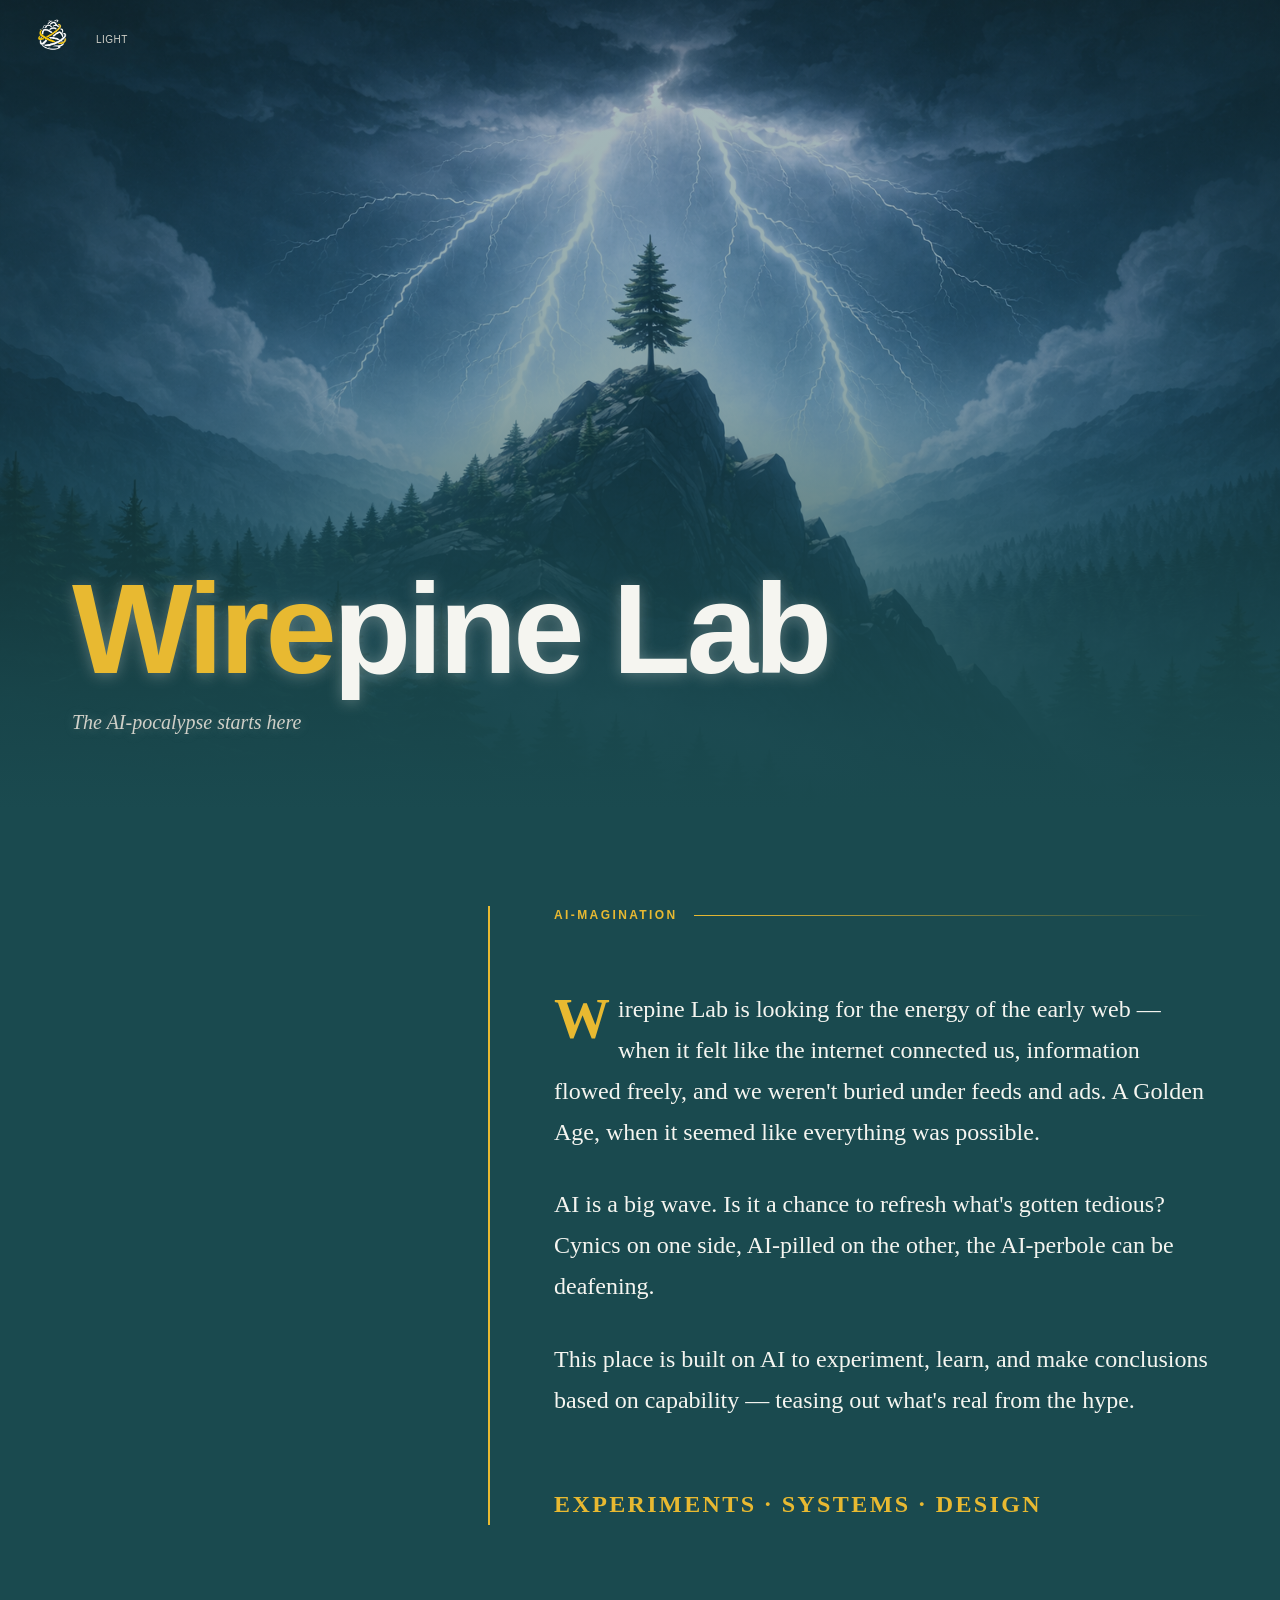
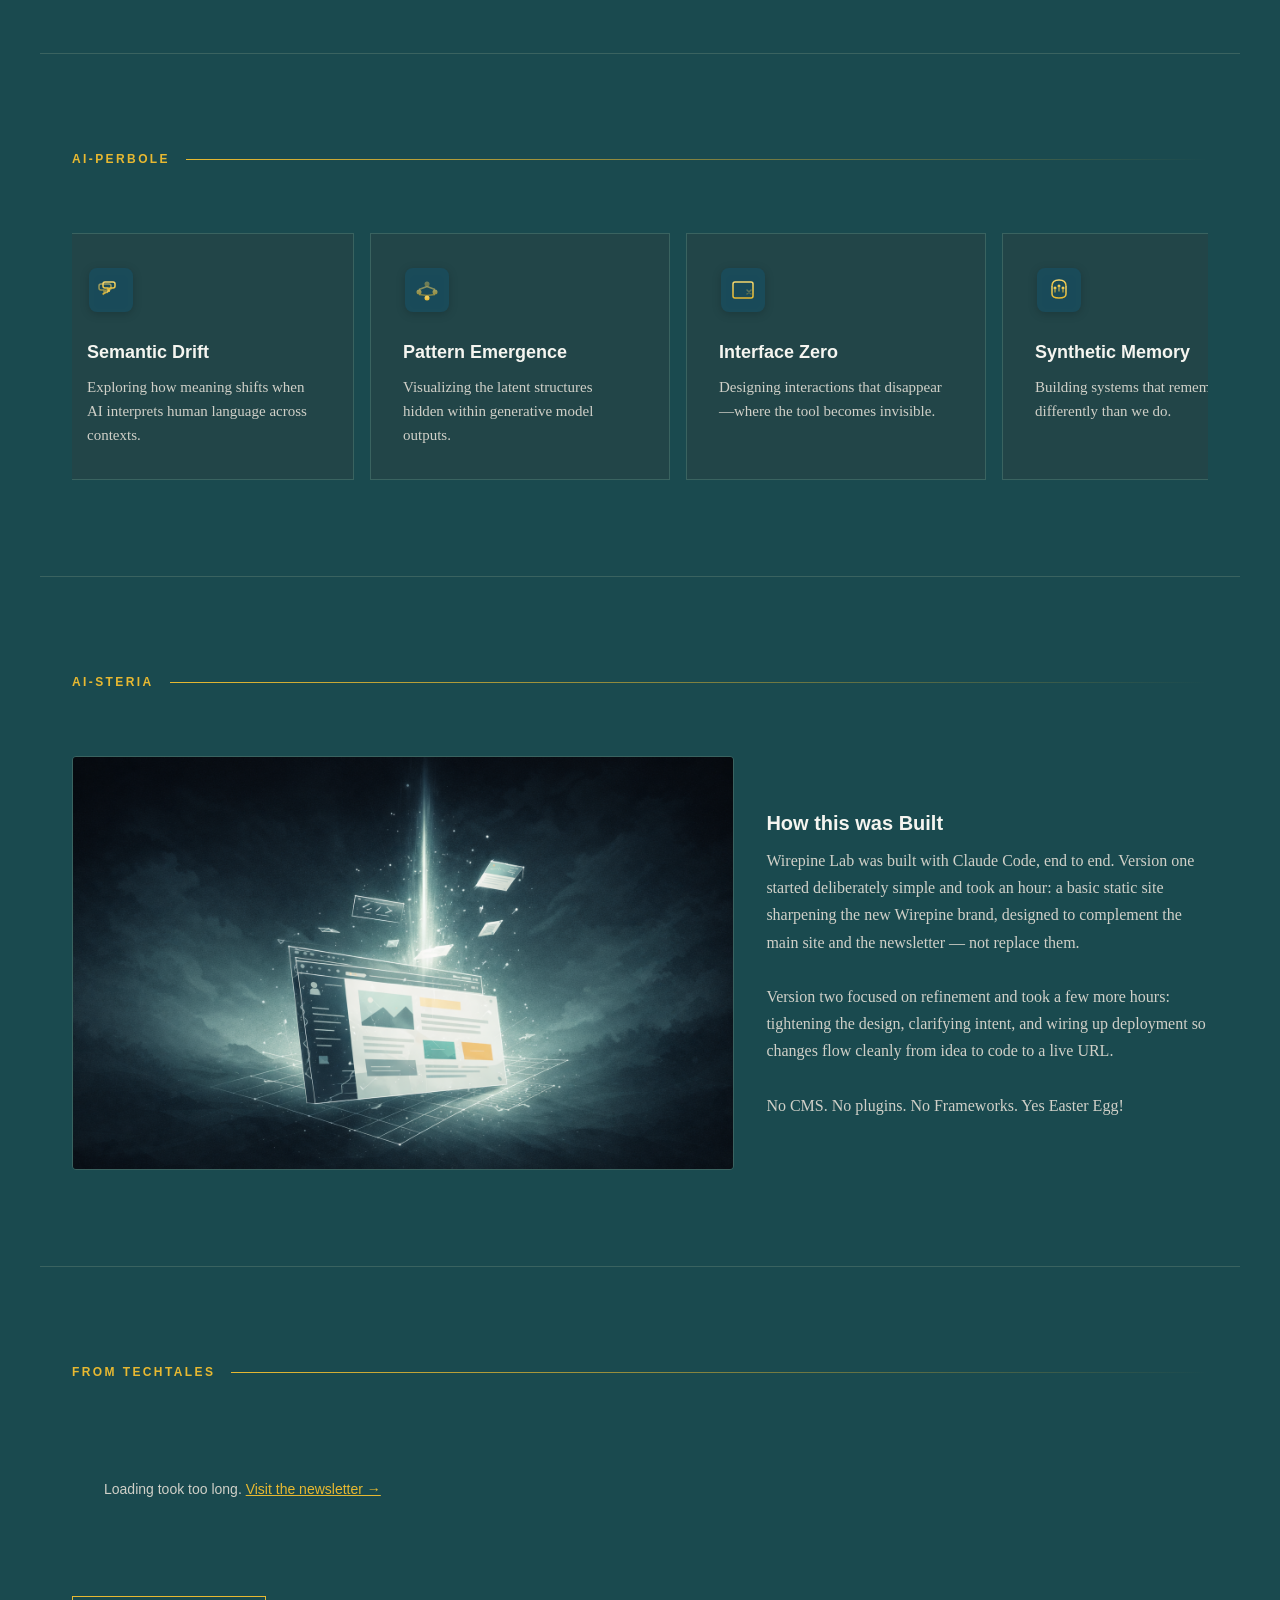
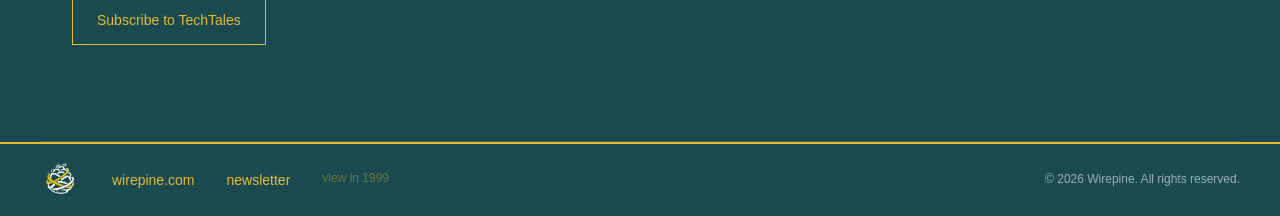
==== index.html @ dae6d1bb "Footer polish and logo links - Link nav and footer logos to wirepine.com - Match footer logo size to" ====
<!DOCTYPE html>
<html lang="en">
<head>
  <meta charset="UTF-8">
  <meta name="viewport" content="width=device-width, initial-scale=1.0">
  <title>Wirepine Lab</title>
  <link rel="icon" type="image/png" href="Wirepine Lab Transparent v1.png">
  <link rel="stylesheet" href="styles.css">
</head>
<body>
  <nav class="nav">
    <a href="https://wirepine.com"><img src="Wirepine Lab Transparent v1.png" alt="Wirepine" class="nav-logo"></a>
    <button class="theme-toggle" id="theme-toggle" aria-label="Toggle theme">Dark</button>
  </nav>
  <header class="hero">
    <div class="hero-bg"></div>
    <div class="hero-content">
      <h1 class="hero-title"><span class="wire">Wire</span>pine Lab</h1>
      <p class="hero-subtitle">The AI-pocalypse starts here</p>
    </div>
  </header>

  <main>
    <section class="manifesto">
      <div class="manifesto-content">
        <h2>AI-magination</h2>
        <p><span class="drop-cap">W</span>irepine Lab is looking for the energy of the early web — when it felt like the internet connected us, information flowed freely, and we weren't buried under feeds and ads. A Golden Age, when it seemed like everything was possible.</p>
        <p>AI is a big wave. Is it a chance to refresh what's gotten tedious? Cynics on one side, AI-pilled on the other, the AI-perbole can be deafening.</p>
        <p>This place is built on AI to experiment, learn, and make conclusions based on capability — teasing out what's real from the hype.</p>
        <p class="manifesto-tagline">Experiments · Systems · Design</p>
      </div>
    </section>

    <section class="experiments">
      <h2>AI-perbole</h2>
      <div class="experiments-carousel">
        <article class="experiment-card">
          <img src="icon library/semantic-drift.svg" alt="" class="experiment-icon">
          <h3>Semantic Drift</h3>
          <p>Exploring how meaning shifts when AI interprets human language across contexts.</p>
        </article>
        <article class="experiment-card">
          <img src="icon library/pattern-emergence.svg" alt="" class="experiment-icon">
          <h3>Pattern Emergence</h3>
          <p>Visualizing the latent structures hidden within generative model outputs.</p>
        </article>
        <article class="experiment-card">
          <img src="icon library/interface-zero.svg" alt="" class="experiment-icon">
          <h3>Interface Zero</h3>
          <p>Designing interactions that disappear—where the tool becomes invisible.</p>
        </article>
        <article class="experiment-card">
          <img src="icon library/synthetic-memory.svg" alt="" class="experiment-icon">
          <h3>Synthetic Memory</h3>
          <p>Building systems that remember differently than we do.</p>
        </article>
        <article class="experiment-card">
          <img src="icon library/constraint-gardens.svg" alt="" class="experiment-icon">
          <h3>Constraint Gardens</h3>
          <p>Growing creativity within deliberate limitations and structured chaos.</p>
        </article>
        <article class="experiment-card">
          <img src="icon library/echo-protocol.svg" alt="" class="experiment-icon">
          <h3>Echo Protocol</h3>
          <p>Feedback loops between human intention and machine interpretation.</p>
        </article>
      </div>
    </section>

    <section class="artifact">
      <h2>AI-steria</h2>
      <figure class="artifact-figure">
        <img src="Featured Artifact section hero.png" alt="How this was Built - Wirepine Lab built with Claude Code" class="artifact-image">
        <figcaption>
          <strong>How this was Built</strong>
          <span>Wirepine Lab was built with Claude Code, end to end. Version one started deliberately simple and took an hour: a basic static site sharpening the new Wirepine brand, designed to complement the main site and the newsletter — not replace them. <br><br> Version two focused on refinement and took a few more hours: tightening the design, clarifying intent, and wiring up deployment so changes flow cleanly from idea to code to a live URL.  <br><br> No CMS. No plugins. No Frameworks. Yes Easter Egg! </span>
        </figcaption>
      </figure>
    </section>

    <section class="newsletter" id="newsletter-section">
      <h2>From TechTales</h2>
      <div class="newsletter-grid" id="newsletter-feed">
        <div class="skeleton-card"><div class="skeleton-image"></div><div class="skeleton-text"></div><div class="skeleton-text short"></div></div>
        <div class="skeleton-card"><div class="skeleton-image"></div><div class="skeleton-text"></div><div class="skeleton-text short"></div></div>
        <div class="skeleton-card"><div class="skeleton-image"></div><div class="skeleton-text"></div><div class="skeleton-text short"></div></div>
        <div class="skeleton-card"><div class="skeleton-image"></div><div class="skeleton-text"></div><div class="skeleton-text short"></div></div>
        <div class="skeleton-card desktop-only"><div class="skeleton-image"></div><div class="skeleton-text"></div><div class="skeleton-text short"></div></div>
        <div class="skeleton-card desktop-only"><div class="skeleton-image"></div><div class="skeleton-text"></div><div class="skeleton-text short"></div></div>
      </div>
      <a href="https://newsletter.wirepine.com" class="newsletter-cta">Subscribe to TechTales</a>
    </section>
  </main>

  <footer class="footer">
    <div class="footer-content">
      <div class="footer-left">
        <a href="https://wirepine.com"><img src="Wirepine Lab Transparent v1.png" alt="Wirepine" class="footer-logo"></a>
        <div class="footer-links">
          <a href="https://wirepine.com">wirepine.com</a>
          <a href="https://newsletter.wirepine.com">newsletter</a>
          <a href="#" id="terminal-trigger" class="terminal-link">view in 1999</a>
        </div>
      </div>
      <p class="footer-copyright">&copy; 2026 Wirepine. All rights reserved.</p>
    </div>
  </footer>

  <!-- Matrix Rain Transition -->
  <canvas id="matrix-canvas" class="matrix-canvas" hidden></canvas>

  <!-- Terminal Mode Overlay -->
  <div id="terminal-mode" class="terminal-overlay" hidden>
    <div class="terminal-screen">
      <div class="terminal-header">
        <span>WIREPINE TERMINAL v1.0</span>
        <button id="terminal-close" class="terminal-btn">[X] EXIT</button>
      </div>
      <div class="terminal-content" id="terminal-content">
        <pre class="ascii-art">
┌─────────────────────────────────────────────────────────────────┐
│                                                                 │
│   █   █ █ █▀▄ █▀▀ █▀█ █ █▄ █ █▀▀   █   █▀█ █▄▄                  │
│   ▀▄▀▄▀ █ █▀▄ ██▄ █▀▀ █ █ ▀█ ██▄   █▄▄ █▀█ █▄█                  │
│                                                                 │
│           The AI-pocalypse starts here                          │
│                                                                 │
├─────────────────────────────────────────────────────────────────┤
│                                                                 │
│   AI-MAGINATION                                                 │
│   ───────                                                       │
│   Wirepine Lab is looking for the energy of the early web—when  │
│   it felt like the internet connected us, information flowed    │
│   freely, and we weren't buried under feeds and ads. A Golden   │
│   Age, when it seemed like everything was possible.             │
│                                                                 │
├─────────────────────────────────────────────────────────────────┤
│                                                                 │
│   AI-PERBOLE                                                    │
│   ───────────                                                   │
│   [■] Semantic Drift      [■] Pattern Emergence                 │
│   [■] Interface Zero      [■] Synthetic Memory                  │
│   [■] Constraint Gardens  [■] Echo Protocol                     │
│                                                                 │
├─────────────────────────────────────────────────────────────────┤
│                                                                 │
│   <span class="desktop-only">> Press [A] to play ASTEROIDS                                 </span><span class="mobile-only">> View on desktop to play ASTEROIDS                           </span>│
│   > Press [ESC] to return to 2026                               │
│                                                                 │
├─────────────────────────────────────────────────────────────────┤
│   PUNKS: <span id="view-count">...</span>                                                     │
└─────────────────────────────────────────────────────────────────┘
        </pre>
      </div>
      <canvas id="asteroids-canvas" class="asteroids-game" hidden></canvas>
      <div id="asteroids-ui" class="asteroids-ui" hidden>
        <span>SCORE: <span id="asteroids-score">0</span></span>
        <span>LIVES: <span id="asteroids-lives">3</span></span>
        <button id="asteroids-back" class="terminal-btn">[ESC] BACK</button>
      </div>
    </div>
    <div class="crt-overlay"></div>
  </div>

  <script>
    // Experiments carousel: drag + autoplay
    const expCarousel = document.querySelector('.experiments-carousel');
    let expDragging = false;
    let expStartX, expScrollLeft;

    expCarousel.addEventListener('mousedown', e => {
      expDragging = true;
      expCarousel.classList.add('dragging');
      expStartX = e.pageX - expCarousel.offsetLeft;
      expScrollLeft = expCarousel.scrollLeft;
    });
    expCarousel.addEventListener('mouseleave', () => {
      expDragging = false;
      expCarousel.classList.remove('dragging');
    });
    expCarousel.addEventListener('mouseup', () => {
      expDragging = false;
      expCarousel.classList.remove('dragging');
    });
    expCarousel.addEventListener('mousemove', e => {
      if (!expDragging) return;
      e.preventDefault();
      const x = e.pageX - expCarousel.offsetLeft;
      const walk = (x - expStartX) * 1.5;
      expCarousel.scrollLeft = expScrollLeft - walk;
    });

    let expAutoplay;
    function startExpAutoplay() {
      expAutoplay = setInterval(() => {
        const card = expCarousel.querySelector('.experiment-card');
        const cardWidth = card.offsetWidth + parseFloat(getComputedStyle(expCarousel).gap);
        const maxScroll = expCarousel.scrollWidth - expCarousel.clientWidth;
        if (expCarousel.scrollLeft >= maxScroll - 1) {
          expCarousel.scrollTo({ left: 0, behavior: 'smooth' });
        } else {
          expCarousel.scrollBy({ left: cardWidth, behavior: 'smooth' });
        }
      }, 2000);
    }
    function stopExpAutoplay() { clearInterval(expAutoplay); }

    expCarousel.addEventListener('mouseenter', stopExpAutoplay);
    expCarousel.addEventListener('mouseleave', startExpAutoplay);
    expCarousel.addEventListener('touchstart', stopExpAutoplay, { passive: true });
    expCarousel.addEventListener('touchend', startExpAutoplay, { passive: true });

    startExpAutoplay();

    // Sticky nav: toggle .scrolled when hero leaves viewport
    const nav = document.querySelector('.nav');
    const hero = document.querySelector('.hero');
    const heroObserver = new IntersectionObserver(([entry]) => {
      nav.classList.toggle('scrolled', !entry.isIntersecting);
    }, { threshold: 0 });
    heroObserver.observe(hero);

    // Theme toggle (dark is default)
    const toggle = document.getElementById('theme-toggle');
    const root = document.documentElement;

    const savedTheme = localStorage.getItem('theme');
    if (savedTheme === 'light') {
      root.removeAttribute('data-theme');
      toggle.textContent = 'Dark';
    } else {
      root.setAttribute('data-theme', 'dark');
      toggle.textContent = 'Light';
    }

    toggle.addEventListener('click', () => {
      const isDark = root.getAttribute('data-theme') === 'dark';

      if (isDark) {
        root.removeAttribute('data-theme');
        localStorage.setItem('theme', 'light');
        toggle.textContent = 'Dark';
      } else {
        root.setAttribute('data-theme', 'dark');
        localStorage.setItem('theme', 'dark');
        toggle.textContent = 'Light';
      }
    });


    // Page view counter (displayed in terminal easter egg)
    fetch('https://abacus.jasoncameron.dev/hit/wirepine-lab/pageviews')
      .then(r => r.json())
      .then(data => {
        document.getElementById('view-count').textContent = data.value.toLocaleString();
      })
      .catch(() => {});

    // Newsletter RSS feed with caching & lazy loading
    const CACHE_KEY = 'wirepine_newsletter';
    const CACHE_TTL = 60 * 60 * 1000; // 1 hour
    const FETCH_TIMEOUT = 8000; // 8 seconds
    let newsletterLoaded = false;

    function renderPosts(posts, feed) {
      feed.innerHTML = posts.map(post => `
        <a href="${post.link}" class="newsletter-card" target="_blank" rel="noopener">
          ${post.image ? `<img src="${post.image}" alt="" class="newsletter-image" loading="lazy">` : ''}
          <div class="newsletter-card-content">
            <time class="newsletter-date">${post.date}</time>
            <h3 class="newsletter-title">${post.title}</h3>
            <p class="newsletter-excerpt">${post.description}</p>
          </div>
        </a>
      `).join('');
    }

    function renderFallback(feed) {
      feed.innerHTML = '<p class="newsletter-error">Loading took too long. <a href="https://newsletter.wirepine.com">Visit the newsletter →</a></p>';
    }

    function getCachedPosts() {
      try {
        const cached = localStorage.getItem(CACHE_KEY);
        if (!cached) return null;
        const { posts, timestamp } = JSON.parse(cached);
        if (Date.now() - timestamp > CACHE_TTL) return null;
        return posts;
      } catch { return null; }
    }

    function cachePosts(posts) {
      try {
        localStorage.setItem(CACHE_KEY, JSON.stringify({ posts, timestamp: Date.now() }));
      } catch {}
    }

    async function fetchPosts() {
      const RSS2JSON = 'https://api.rss2json.com/v1/api.json?rss_url=';
      const RSS_URL = 'https://newsletter.wirepine.com/feed';
      const PINNED_URL = 'https://newsletter.wirepine.com/p/the-ai-pocalypse-is-over';

      const controller = new AbortController();
      const timeoutId = setTimeout(() => controller.abort(), FETCH_TIMEOUT);

      try {
        const response = await fetch(RSS2JSON + encodeURIComponent(RSS_URL), { signal: controller.signal });
        clearTimeout(timeoutId);
        const data = await response.json();
        if (data.status !== 'ok') return null;

        const posts = data.items.map(item => {
          const date = new Date(item.pubDate).toLocaleDateString('en-US', { month: 'short', day: 'numeric', year: 'numeric' });
          const image = item.enclosure?.link || item.thumbnail || '';
          return { title: item.title, link: item.link, description: item.description, date, image };
        });

        // Pin article to first position
        const pinnedIndex = posts.findIndex(p => p.link === PINNED_URL);
        if (pinnedIndex > 0) {
          const [pinned] = posts.splice(pinnedIndex, 1);
          posts.unshift(pinned);
        }

        return posts.slice(0, 6);
      } catch {
        clearTimeout(timeoutId);
        return null;
      }
    }

    async function loadNewsletter() {
      if (newsletterLoaded) return;
      newsletterLoaded = true;

      const feed = document.getElementById('newsletter-feed');
      const cached = getCachedPosts();

      // Show cached immediately if available
      if (cached) {
        renderPosts(cached, feed);
        // Refresh in background
        fetchPosts().then(posts => {
          if (posts) {
            cachePosts(posts);
            renderPosts(posts, feed);
          }
        });
      } else {
        // No cache - fetch with timeout
        const posts = await fetchPosts();
        if (posts) {
          cachePosts(posts);
          renderPosts(posts, feed);
        } else {
          renderFallback(feed);
        }
      }
    }

    // Lazy load: only fetch when section is visible
    const newsletterSection = document.getElementById('newsletter-section');
    const observer = new IntersectionObserver((entries) => {
      entries.forEach(entry => {
        if (entry.isIntersecting) {
          loadNewsletter();
          observer.disconnect();
        }
      });
    }, { rootMargin: '100px' });
    observer.observe(newsletterSection);

    // ==========================================
    // TERMINAL MODE - 1980 EASTER EGG
    // ==========================================
    const terminalOverlay = document.getElementById('terminal-mode');
    const terminalTrigger = document.getElementById('terminal-trigger');
    const terminalClose = document.getElementById('terminal-close');
    const terminalContent = document.getElementById('terminal-content');
    const asteroidsCanvas = document.getElementById('asteroids-canvas');
    const asteroidsUI = document.getElementById('asteroids-ui');
    const asteroidsBack = document.getElementById('asteroids-back');
    const scoreDisplay = document.getElementById('asteroids-score');
    const livesDisplay = document.getElementById('asteroids-lives');
    const matrixCanvas = document.getElementById('matrix-canvas');

    let asteroidsGame = null;

    // ==========================================
    // MATRIX RAIN TRANSITION
    // ==========================================
    function playMatrixTransition(callback) {
      const canvas = matrixCanvas;
      const ctx = canvas.getContext('2d');

      // Set canvas size
      canvas.width = window.innerWidth;
      canvas.height = window.innerHeight;
      canvas.hidden = false;
      document.body.style.overflow = 'hidden';

      const fontSize = 16;
      const columns = Math.floor(canvas.width / fontSize);

      // Array of drops - one per column, with individual speeds
      const drops = [];
      const speeds = [];
      const active = []; // Whether this column is active
      for (let i = 0; i < columns; i++) {
        drops[i] = Math.random() * -50;
        speeds[i] = 0.5 + Math.random() * 0.5; // Base speed
        active[i] = Math.random() > 0.7; // Start with ~30% columns active
      }

      const chars = '01';
      let frameCount = 0;
      const duration = 200; // ~3 seconds at 60fps
      let animationId;

      function draw() {
        // Progress from 0 to 1
        const progress = frameCount / duration;

        // Speed multiplier increases over time (1x to 3x)
        const speedMultiplier = 1 + progress * 2;

        // Density increases over time - activate more columns
        const activationChance = 0.02 + progress * 0.08;

        // Fade trail - shorter trail as speed increases
        const fadeAmount = 0.03 + progress * 0.04;
        ctx.fillStyle = `rgba(0, 0, 0, ${fadeAmount})`;
        ctx.fillRect(0, 0, canvas.width, canvas.height);

        ctx.font = fontSize + 'px monospace';
        ctx.shadowColor = '#0f0';
        ctx.shadowBlur = 8 + progress * 8;

        for (let i = 0; i < drops.length; i++) {
          // Activate inactive columns over time
          if (!active[i] && Math.random() < activationChance) {
            active[i] = true;
            drops[i] = 0;
          }

          if (!active[i]) continue;

          // Random character
          const char = chars[Math.floor(Math.random() * chars.length)];

          // Draw character
          const x = i * fontSize;
          const y = drops[i] * fontSize;

          // Brighter leading character
          if (Math.random() > 0.5) {
            ctx.fillStyle = '#fff';
          } else {
            ctx.fillStyle = '#0f0';
          }

          ctx.fillText(char, x, y);

          // Move drop down with increasing speed
          drops[i] += speeds[i] * speedMultiplier;

          // Reset drop to top - more likely to reset as time goes on (more density)
          const resetChance = 0.975 - progress * 0.02;
          if (drops[i] * fontSize > canvas.height && Math.random() > resetChance) {
            drops[i] = 0;
            speeds[i] = 0.5 + Math.random() * 0.5 + progress; // Faster respawns over time
          }
        }

        ctx.shadowBlur = 0;
        frameCount++;

        if (frameCount < duration) {
          animationId = requestAnimationFrame(draw);
        } else {
          // Fade out and transition
          fadeOut();
        }
      }

      function fadeOut() {
        let opacity = 1;
        function fade() {
          opacity -= 0.05;
          ctx.fillStyle = `rgba(0, 0, 0, ${0.1})`;
          ctx.fillRect(0, 0, canvas.width, canvas.height);

          if (opacity > 0) {
            requestAnimationFrame(fade);
          } else {
            canvas.hidden = true;
            callback();
          }
        }
        fade();
      }

      draw();
    }

    terminalTrigger.addEventListener('click', (e) => {
      e.preventDefault();
      playMatrixTransition(() => {
        terminalOverlay.hidden = false;
      });
    });

    terminalClose.addEventListener('click', () => {
      closeTerminal();
    });

    function closeTerminal() {
      terminalOverlay.hidden = true;
      document.body.style.overflow = '';
      if (asteroidsGame) {
        asteroidsGame.stop();
        asteroidsGame = null;
      }
      showTerminalContent();
    }

    function showTerminalContent() {
      terminalContent.hidden = false;
      asteroidsCanvas.hidden = true;
      asteroidsUI.hidden = true;
    }

    function showAsteroids() {
      terminalContent.hidden = true;
      asteroidsCanvas.hidden = false;
      asteroidsUI.hidden = false;
      startAsteroids();
    }

    asteroidsBack.addEventListener('click', () => {
      if (asteroidsGame) {
        asteroidsGame.stop();
        asteroidsGame = null;
      }
      showTerminalContent();
    });

    document.addEventListener('keydown', (e) => {
      if (terminalOverlay.hidden) return;

      if (e.key === 'Escape') {
        if (!asteroidsCanvas.hidden) {
          if (asteroidsGame) {
            asteroidsGame.stop();
            asteroidsGame = null;
          }
          showTerminalContent();
        } else {
          closeTerminal();
        }
      }

      if ((e.key === 'a' || e.key === 'A') && !terminalContent.hidden && window.innerWidth > 768) {
        showAsteroids();
      }
    });

    // ==========================================
    // ASTEROIDS GAME
    // ==========================================

    // Sound effects using Web Audio API
    let audioCtx = null;

    function initAudio() {
      if (!audioCtx) {
        audioCtx = new (window.AudioContext || window.webkitAudioContext)();
      }
      return audioCtx;
    }

    function playPew() {
      const ctx = initAudio();
      const osc = ctx.createOscillator();
      const gain = ctx.createGain();

      osc.connect(gain);
      gain.connect(ctx.destination);

      osc.type = 'square';
      osc.frequency.setValueAtTime(600, ctx.currentTime);
      osc.frequency.exponentialRampToValueAtTime(200, ctx.currentTime + 0.1);

      gain.gain.setValueAtTime(0.15, ctx.currentTime);
      gain.gain.exponentialRampToValueAtTime(0.01, ctx.currentTime + 0.1);

      osc.start(ctx.currentTime);
      osc.stop(ctx.currentTime + 0.1);
    }

    function playThrust() {
      const ctx = initAudio();
      const bufferSize = ctx.sampleRate * 0.05;
      const buffer = ctx.createBuffer(1, bufferSize, ctx.sampleRate);
      const data = buffer.getChannelData(0);

      for (let i = 0; i < bufferSize; i++) {
        data[i] = (Math.random() * 2 - 1) * 0.3;
      }

      const noise = ctx.createBufferSource();
      const gain = ctx.createGain();
      const filter = ctx.createBiquadFilter();

      noise.buffer = buffer;
      filter.type = 'lowpass';
      filter.frequency.value = 200;

      noise.connect(filter);
      filter.connect(gain);
      gain.connect(ctx.destination);

      gain.gain.setValueAtTime(0.1, ctx.currentTime);
      gain.gain.exponentialRampToValueAtTime(0.01, ctx.currentTime + 0.05);

      noise.start(ctx.currentTime);
    }

    function playBoom() {
      const ctx = initAudio();
      const osc = ctx.createOscillator();
      const gain = ctx.createGain();

      osc.connect(gain);
      gain.connect(ctx.destination);

      osc.type = 'sawtooth';
      osc.frequency.setValueAtTime(100, ctx.currentTime);
      osc.frequency.exponentialRampToValueAtTime(30, ctx.currentTime + 0.3);

      gain.gain.setValueAtTime(0.2, ctx.currentTime);
      gain.gain.exponentialRampToValueAtTime(0.01, ctx.currentTime + 0.3);

      osc.start(ctx.currentTime);
      osc.stop(ctx.currentTime + 0.3);
    }

    function playShipExplosion() {
      const ctx = initAudio();

      // Layer 1: Deep rumble
      const osc1 = ctx.createOscillator();
      const gain1 = ctx.createGain();
      osc1.connect(gain1);
      gain1.connect(ctx.destination);
      osc1.type = 'sawtooth';
      osc1.frequency.setValueAtTime(80, ctx.currentTime);
      osc1.frequency.exponentialRampToValueAtTime(20, ctx.currentTime + 0.6);
      gain1.gain.setValueAtTime(0.3, ctx.currentTime);
      gain1.gain.exponentialRampToValueAtTime(0.01, ctx.currentTime + 0.6);
      osc1.start(ctx.currentTime);
      osc1.stop(ctx.currentTime + 0.6);

      // Layer 2: Mid crunch
      const osc2 = ctx.createOscillator();
      const gain2 = ctx.createGain();
      osc2.connect(gain2);
      gain2.connect(ctx.destination);
      osc2.type = 'square';
      osc2.frequency.setValueAtTime(200, ctx.currentTime);
      osc2.frequency.exponentialRampToValueAtTime(40, ctx.currentTime + 0.4);
      gain2.gain.setValueAtTime(0.2, ctx.currentTime);
      gain2.gain.exponentialRampToValueAtTime(0.01, ctx.currentTime + 0.4);
      osc2.start(ctx.currentTime);
      osc2.stop(ctx.currentTime + 0.4);

      // Layer 3: Noise burst
      const bufferSize = ctx.sampleRate * 0.5;
      const buffer = ctx.createBuffer(1, bufferSize, ctx.sampleRate);
      const data = buffer.getChannelData(0);
      for (let i = 0; i < bufferSize; i++) {
        data[i] = (Math.random() * 2 - 1);
      }
      const noise = ctx.createBufferSource();
      const noiseGain = ctx.createGain();
      const filter = ctx.createBiquadFilter();
      noise.buffer = buffer;
      filter.type = 'lowpass';
      filter.frequency.setValueAtTime(1000, ctx.currentTime);
      filter.frequency.exponentialRampToValueAtTime(100, ctx.currentTime + 0.5);
      noise.connect(filter);
      filter.connect(noiseGain);
      noiseGain.connect(ctx.destination);
      noiseGain.gain.setValueAtTime(0.25, ctx.currentTime);
      noiseGain.gain.exponentialRampToValueAtTime(0.01, ctx.currentTime + 0.5);
      noise.start(ctx.currentTime);
    }

    function startAsteroids() {
      const canvas = asteroidsCanvas;
      const ctx = canvas.getContext('2d');

      // Set canvas size
      const container = canvas.parentElement;
      canvas.width = container.clientWidth - 4;
      canvas.height = container.clientHeight - 100;

      let animationId;
      let gameRunning = true;
      let score = 0;
      let lives = 3;

      // Ship
      const ship = {
        x: canvas.width / 2,
        y: canvas.height / 2,
        radius: 15,
        angle: -Math.PI / 2,
        rotation: 0,
        thrusting: false,
        thrust: { x: 0, y: 0 },
        bullets: []
      };

      // Asteroids
      let asteroids = [];
      const ASTEROID_COUNT = 5;

      function createAsteroid(x, y, radius) {
        const angle = Math.random() * Math.PI * 2;
        const speed = 1 + Math.random() * 2;
        return {
          x: x || Math.random() * canvas.width,
          y: y || Math.random() * canvas.height,
          radius: radius || 40 + Math.random() * 20,
          angle: angle,
          vx: Math.cos(angle) * speed,
          vy: Math.sin(angle) * speed,
          vertices: Math.floor(8 + Math.random() * 6),
          offsets: Array.from({ length: 14 }, () => 0.7 + Math.random() * 0.4)
        };
      }

      function initAsteroids() {
        asteroids = [];
        for (let i = 0; i < ASTEROID_COUNT; i++) {
          let a = createAsteroid();
          // Make sure asteroid doesn't spawn on ship
          while (Math.hypot(a.x - ship.x, a.y - ship.y) < 100) {
            a = createAsteroid();
          }
          asteroids.push(a);
        }
      }

      // Input
      const keys = {};
      function handleKeyDown(e) {
        keys[e.key] = true;
        if (['ArrowUp', 'ArrowDown', 'ArrowLeft', 'ArrowRight', ' '].includes(e.key)) {
          e.preventDefault();
        }
      }
      function handleKeyUp(e) {
        keys[e.key] = false;
      }
      document.addEventListener('keydown', handleKeyDown);
      document.addEventListener('keyup', handleKeyUp);

      function shoot() {
        ship.bullets.push({
          x: ship.x + Math.cos(ship.angle) * ship.radius,
          y: ship.y + Math.sin(ship.angle) * ship.radius,
          vx: Math.cos(ship.angle) * 8,
          vy: Math.sin(ship.angle) * 8,
          life: 60
        });
        playPew();
      }

      let canShoot = true;
      let canThrust = true;
      let invulnerable = false;

      function update() {
        // Rotation
        if (keys['ArrowLeft']) ship.angle -= 0.08;
        if (keys['ArrowRight']) ship.angle += 0.08;

        // Thrust
        if (keys['ArrowUp']) {
          ship.thrust.x += Math.cos(ship.angle) * 0.15;
          ship.thrust.y += Math.sin(ship.angle) * 0.15;
          ship.thrusting = true;
          if (canThrust) {
            playThrust();
            canThrust = false;
            setTimeout(() => canThrust = true, 80);
          }
        } else {
          ship.thrusting = false;
        }

        // Shoot
        if (keys[' '] && canShoot) {
          shoot();
          canShoot = false;
          setTimeout(() => canShoot = true, 200);
        }

        // Apply thrust with friction
        ship.x += ship.thrust.x;
        ship.y += ship.thrust.y;
        ship.thrust.x *= 0.99;
        ship.thrust.y *= 0.99;

        // Wrap ship
        if (ship.x < 0) ship.x = canvas.width;
        if (ship.x > canvas.width) ship.x = 0;
        if (ship.y < 0) ship.y = canvas.height;
        if (ship.y > canvas.height) ship.y = 0;

        // Update bullets
        ship.bullets = ship.bullets.filter(b => {
          b.x += b.vx;
          b.y += b.vy;
          b.life--;
          // Wrap bullets
          if (b.x < 0) b.x = canvas.width;
          if (b.x > canvas.width) b.x = 0;
          if (b.y < 0) b.y = canvas.height;
          if (b.y > canvas.height) b.y = 0;
          return b.life > 0;
        });

        // Update asteroids
        asteroids.forEach(a => {
          a.x += a.vx;
          a.y += a.vy;
          // Wrap
          if (a.x < -a.radius) a.x = canvas.width + a.radius;
          if (a.x > canvas.width + a.radius) a.x = -a.radius;
          if (a.y < -a.radius) a.y = canvas.height + a.radius;
          if (a.y > canvas.height + a.radius) a.y = -a.radius;
        });

        // Collision: bullets vs asteroids
        ship.bullets.forEach((b, bi) => {
          asteroids.forEach((a, ai) => {
            if (Math.hypot(b.x - a.x, b.y - a.y) < a.radius) {
              // Hit!
              ship.bullets.splice(bi, 1);
              score += Math.floor(100 / a.radius * 10);
              scoreDisplay.textContent = score;
              playBoom();

              // Split asteroid
              if (a.radius > 20) {
                asteroids.push(createAsteroid(a.x, a.y, a.radius / 2));
                asteroids.push(createAsteroid(a.x, a.y, a.radius / 2));
              }
              asteroids.splice(ai, 1);
            }
          });
        });

        // Collision: ship vs asteroids
        if (!invulnerable) {
          for (let i = 0; i < asteroids.length; i++) {
            const a = asteroids[i];
            if (Math.hypot(ship.x - a.x, ship.y - a.y) < ship.radius + a.radius - 10) {
              lives--;
              livesDisplay.textContent = lives;
              playShipExplosion();
              // Reset ship with invulnerability
              ship.x = canvas.width / 2;
              ship.y = canvas.height / 2;
              ship.thrust = { x: 0, y: 0 };
              invulnerable = true;
              setTimeout(() => invulnerable = false, 2000);
              if (lives <= 0) {
                gameOver();
              }
              break; // Only one collision per frame
            }
          }
        }

        // Level complete
        if (asteroids.length === 0) {
          initAsteroids();
        }
      }

      function draw() {
        ctx.fillStyle = '#000';
        ctx.fillRect(0, 0, canvas.width, canvas.height);

        ctx.strokeStyle = '#0f0';
        ctx.lineWidth = 1.5;
        ctx.shadowColor = '#0f0';
        ctx.shadowBlur = 10;

        // Draw ship (blink when invulnerable)
        if (!invulnerable || Math.floor(Date.now() / 100) % 2) {
          ctx.save();
          ctx.translate(ship.x, ship.y);
          ctx.rotate(ship.angle);
          ctx.beginPath();
          ctx.moveTo(ship.radius, 0);
          ctx.lineTo(-ship.radius * 0.7, -ship.radius * 0.6);
          ctx.lineTo(-ship.radius * 0.4, 0);
          ctx.lineTo(-ship.radius * 0.7, ship.radius * 0.6);
          ctx.closePath();
          ctx.stroke();

          // Thrust flame
          if (ship.thrusting) {
            ctx.beginPath();
            ctx.moveTo(-ship.radius * 0.4, 0);
            ctx.lineTo(-ship.radius * 1.2, -ship.radius * 0.2);
            ctx.lineTo(-ship.radius * 1.5, 0);
            ctx.lineTo(-ship.radius * 1.2, ship.radius * 0.2);
            ctx.closePath();
            ctx.stroke();
          }
          ctx.restore();
        }

        // Draw bullets
        ship.bullets.forEach(b => {
          ctx.beginPath();
          ctx.arc(b.x, b.y, 2, 0, Math.PI * 2);
          ctx.fill();
          ctx.fillStyle = '#0f0';
        });

        // Draw asteroids
        asteroids.forEach(a => {
          ctx.beginPath();
          for (let i = 0; i < a.vertices; i++) {
            const angle = (i / a.vertices) * Math.PI * 2;
            const r = a.radius * a.offsets[i];
            const x = a.x + Math.cos(angle) * r;
            const y = a.y + Math.sin(angle) * r;
            if (i === 0) ctx.moveTo(x, y);
            else ctx.lineTo(x, y);
          }
          ctx.closePath();
          ctx.stroke();
        });

        ctx.shadowBlur = 0;
      }

      function gameOver() {
        gameRunning = false;
        ctx.fillStyle = '#0f0';
        ctx.font = '30px "Courier New"';
        ctx.textAlign = 'center';
        ctx.shadowColor = '#0f0';
        ctx.shadowBlur = 20;
        ctx.fillText('GAME OVER', canvas.width / 2, canvas.height / 2);
        ctx.font = '16px "Courier New"';
        ctx.fillText('Score: ' + score, canvas.width / 2, canvas.height / 2 + 40);
        ctx.fillText('Press ESC to return', canvas.width / 2, canvas.height / 2 + 70);
      }

      function gameLoop() {
        if (!gameRunning) return;
        update();
        draw();
        animationId = requestAnimationFrame(gameLoop);
      }

      // Initialize
      score = 0;
      lives = 3;
      scoreDisplay.textContent = score;
      livesDisplay.textContent = lives;
      initAsteroids();
      gameLoop();

      // Return stop function
      asteroidsGame = {
        stop: () => {
          gameRunning = false;
          cancelAnimationFrame(animationId);
          document.removeEventListener('keydown', handleKeyDown);
          document.removeEventListener('keyup', handleKeyUp);
        }
      };
    }
  </script>
</body>
</html>
---- styles.css ----
:root {
  /* Logo-based palette */
  --color-teal-deep: #1a4a4f;
  --color-teal: #2d6b65;
  --color-teal-light: #3d8b7a;
  --color-gold: #e8b931;
  --color-gold-dim: #c99a28;
  --color-cream: #f5f5f0;
  --color-cream-dim: #d0d0c8;

  /* Semantic colors - light default */
  --color-bg: var(--color-cream);
  --color-surface: #ffffff;
  --color-text: var(--color-teal-deep);
  --color-text-muted: #5a7a78;
  --color-accent: var(--color-teal);
  --color-accent-hover: var(--color-teal-light);
  --color-border: #d0d8d0;
  --color-artifact-bg: #e8ece8;

  /* Typography */
  --font-sans: "Inter", -apple-system, BlinkMacSystemFont, "Segoe UI", Roboto, sans-serif;
  --font-serif: "Georgia", "Times New Roman", serif;

  /* Spacing */
  --space-xs: 0.5rem;
  --space-sm: 1rem;
  --space-md: 2rem;
  --space-lg: 4rem;
  --space-xl: 6rem;

  --max-width: 1200px;
  --content-width: 720px;
}

[data-theme="dark"] {
  --color-bg: var(--color-teal-deep);
  --color-surface: #224548;
  --color-text: var(--color-cream);
  --color-text-muted: var(--color-cream-dim);
  --color-accent: var(--color-gold);
  --color-accent-hover: var(--color-gold-dim);
  --color-border: #3a6360;
  --color-artifact-bg: #1a3d40;
}

*,
*::before,
*::after {
  box-sizing: border-box;
  margin: 0;
  padding: 0;
}

html {
  font-size: 16px;
  scroll-behavior: smooth;
}

body {
  font-family: var(--font-serif);
  background-color: var(--color-bg);
  color: var(--color-text);
  line-height: 1.6;
  -webkit-font-smoothing: antialiased;
  -moz-osx-font-smoothing: grayscale;
  transition: background-color 0.3s ease, color 0.3s ease;
  overflow-x: hidden;
}

/* Prevent iOS Safari from adding extra scroll space */
html, body {
  max-width: 100%;
}

/* Navigation */
.nav {
  display: flex;
  align-items: center;
  padding: var(--space-sm) var(--space-md);
  gap: var(--space-sm);
  position: fixed;
  top: 0;
  left: 0;
  right: 0;
  z-index: 100;
  background: transparent;
  transition: background 0.3s ease, box-shadow 0.3s ease;
}

.nav.scrolled {
  background: var(--color-bg);
  box-shadow: 0 1px 8px rgba(0, 0, 0, 0.1);
}

.nav-logo {
  height: 40px;
  width: auto;
  object-fit: contain;
  transition: transform 0.3s ease;
}

.nav-logo:hover {
  transform: scale(1.05);
}

html:not([data-theme="dark"]) .nav.scrolled .nav-logo {
  filter: drop-shadow(0 0 3px rgba(0, 0, 0, 0.6));
}

.theme-toggle {
  background: transparent;
  border: none;
  padding: 0.25rem 0.5rem;
  font-size: 0.625rem;
  font-family: var(--font-sans);
  font-weight: 500;
  letter-spacing: 0.05em;
  text-transform: uppercase;
  color: var(--color-text-muted);
  cursor: pointer;
  transition: color 0.2s ease;
}

.theme-toggle:hover {
  color: var(--color-accent);
}

/* Hero */
.hero {
  min-height: 90vh;
  padding-top: 60px;
  display: flex;
  flex-direction: column;
  position: relative;
  overflow: hidden;
}

.hero-bg {
  position: absolute;
  inset: 0;
  background-color: #1a3a4a;
  background-image: url('Lightening Pine Hero v1.png');
  background-position: center 35%;
  background-size: cover;
  background-repeat: no-repeat;
  background-attachment: fixed;
  z-index: 0;
}

.hero-bg::after {
  content: '';
  position: absolute;
  inset: 0;
  background: linear-gradient(
    to bottom,
    rgba(26, 58, 74, 0.55) 0%,
    rgba(26, 58, 74, 0.45) 40%,
    rgba(26, 58, 74, 0.35) 60%,
    rgba(245, 245, 240, 0.6) 85%,
    rgba(245, 245, 240, 0.85) 100%
  );
}

[data-theme="dark"] .hero-bg::after {
  background: linear-gradient(
    to bottom,
    rgba(26, 74, 79, 0.35) 0%,
    rgba(26, 74, 79, 0.5) 50%,
    rgba(26, 74, 79, 0.9) 85%,
    rgba(26, 74, 79, 1.0) 100%
  );
}

.hero-content {
  max-width: var(--max-width);
  margin-top: auto;
  margin-left: auto;
  margin-right: auto;
  padding: 0 var(--space-md) var(--space-xl);
  padding-bottom: 8vh;
  position: relative;
  z-index: 2;
  width: 100%;
}

.hero-title {
  font-family: var(--font-sans);
  font-size: clamp(3rem, 12vw, 8rem);
  font-weight: 700;
  letter-spacing: -0.03em;
  line-height: 0.95;
  margin-bottom: var(--space-sm);
  text-shadow: 0 2px 12px rgba(245, 245, 240, 0.6);
}

[data-theme="dark"] .hero-title {
  text-shadow: 0 2px 16px rgba(245, 245, 240, 0.3);
}

.hero-title .wire {
  color: var(--color-gold);
  display: inline-block;
  position: relative;
}

.hero-title .wire::after {
  content: '';
  position: absolute;
  bottom: 0.1em;
  left: 0;
  width: 100%;
  height: 3px;
  background: var(--color-gold);
  transform: scaleX(0);
  transform-origin: right;
  transition: transform 0.4s ease;
}

.hero-title:hover .wire::after {
  transform: scaleX(1);
  transform-origin: left;
}

.hero-subtitle {
  font-family: var(--font-serif);
  font-size: 1.25rem;
  font-style: italic;
  color: var(--color-gold);
  max-width: 500px;
  text-shadow: 0 1px 8px rgba(0, 0, 0, 0.3);
}

[data-theme="dark"] .hero-subtitle {
  color: var(--color-text-muted);
  text-shadow: 0 1px 12px rgba(245, 245, 240, 0.25);
}

/* Section Styles */
section {
  padding: var(--space-xl) var(--space-md);
  max-width: var(--max-width);
  margin: 0 auto;
}

section h2 {
  font-family: var(--font-sans);
  font-size: 0.75rem;
  font-weight: 600;
  text-transform: uppercase;
  letter-spacing: 0.2em;
  color: var(--color-accent);
  margin-bottom: var(--space-lg);
  display: flex;
  align-items: center;
  gap: 1rem;
}

section h2::after {
  content: '';
  flex: 1;
  height: 1px;
  background: linear-gradient(to right, var(--color-accent), transparent);
}

/* Manifesto */
.manifesto {
  border-bottom: 1px solid var(--color-border);
}

.manifesto-content {
  max-width: var(--content-width);
  margin-left: auto;
  padding-left: var(--space-lg);
  border-left: 2px solid var(--color-gold);
}

.manifesto-content p {
  font-family: var(--font-serif);
  font-size: 1.5rem;
  line-height: 1.7;
  margin-bottom: var(--space-md);
}

.drop-cap {
  font-size: 3.5rem;
  float: left;
  line-height: 1;
  margin-right: 0.5rem;
  margin-top: 0.1rem;
  color: var(--color-gold);
  font-weight: 700;
}

.manifesto-tagline {
  font-family: var(--font-sans);
  font-size: 0.875rem;
  font-weight: 600;
  letter-spacing: 0.1em;
  text-transform: uppercase;
  color: var(--color-accent);
  margin-top: var(--space-lg);
}

/* Experiments Carousel */
.experiments {
  border-bottom: 1px solid var(--color-border);
}

.experiments-carousel {
  display: flex;
  overflow-x: auto;
  scroll-snap-type: x mandatory;
  gap: var(--space-sm);
  cursor: grab;
  scrollbar-width: none;
  -webkit-overflow-scrolling: touch;
}

.experiments-carousel::-webkit-scrollbar {
  display: none;
}

.experiments-carousel.dragging {
  cursor: grabbing;
  scroll-snap-type: none;
}

.experiment-card {
  flex: 0 0 300px;
  scroll-snap-align: start;
  background: var(--color-surface);
  border: 1px solid var(--color-border);
  padding: var(--space-md);
  position: relative;
  overflow: hidden;
  transition: transform 0.3s ease, border-color 0.3s ease;
}

.experiment-card::before {
  content: '';
  position: absolute;
  top: 0;
  left: 0;
  width: 3px;
  height: 0;
  background: var(--color-gold);
  transition: height 0.3s ease;
}

.experiment-card:hover {
  transform: translateY(-4px);
  border-color: var(--color-accent);
}

.experiment-card:hover::before {
  height: 100%;
}

.experiment-icon {
  width: 48px;
  height: 48px;
  margin-bottom: var(--space-sm);
  transition: transform 0.4s ease, filter 0.4s ease;
  filter: drop-shadow(0 2px 4px rgba(0, 0, 0, 0.2));
}

.experiment-card:hover .experiment-icon {
  transform: translateY(-4px) rotate(3deg);
  filter: drop-shadow(0 6px 12px rgba(0, 0, 0, 0.3));
}

@keyframes iconPulse {
  0%, 100% { opacity: 1; }
  50% { opacity: 0.85; }
}

.experiment-card:hover .experiment-icon {
  animation: iconPulse 2s ease-in-out infinite;
}

.experiment-card h3 {
  font-family: var(--font-sans);
  font-size: 1.125rem;
  font-weight: 600;
  margin-bottom: var(--space-xs);
  color: var(--color-text);
}

.experiment-card p {
  font-family: var(--font-serif);
  font-size: 0.9375rem;
  color: var(--color-text-muted);
  line-height: 1.6;
}

/* Featured Artifact */
.artifact {
  border-bottom: 1px solid var(--color-border);
}

.artifact-figure {
  display: grid;
  grid-template-columns: 1fr;
  gap: var(--space-md);
}

.artifact-image {
  width: 100%;
  aspect-ratio: 16 / 10;
  object-fit: cover;
  border: 1px solid var(--color-border);
  border-radius: 4px;
}

.artifact-figure figcaption {
  display: flex;
  flex-direction: column;
  gap: var(--space-xs);
  max-width: var(--content-width);
}

.artifact-figure figcaption strong {
  font-family: var(--font-sans);
  font-size: 1.25rem;
  font-weight: 600;
  color: var(--color-text);
}

.artifact-figure figcaption span {
  font-family: var(--font-serif);
  font-size: 1rem;
  color: var(--color-text-muted);
  line-height: 1.7;
}

/* Newsletter */
.newsletter {
  border-bottom: 1px solid var(--color-border);
}

.newsletter-grid {
  display: grid;
  grid-template-columns: repeat(auto-fit, minmax(280px, 1fr));
  gap: var(--space-sm);
  margin-bottom: var(--space-lg);
}

.newsletter-card {
  display: flex;
  flex-direction: column;
  background: var(--color-surface);
  border: 1px solid var(--color-border);
  text-decoration: none;
  color: inherit;
  overflow: hidden;
  transition: transform 0.3s ease, border-color 0.3s ease;
}

.newsletter-card:hover {
  transform: translateY(-4px);
  border-color: var(--color-accent);
}

.newsletter-image {
  width: 100%;
  height: 160px;
  object-fit: cover;
  filter: grayscale(20%);
  transition: filter 0.3s ease;
}

.newsletter-card:hover .newsletter-image {
  filter: grayscale(0%);
}

.newsletter-card-content {
  padding: var(--space-sm);
  display: flex;
  flex-direction: column;
  gap: 0.5rem;
  flex: 1;
}

.newsletter-date {
  font-family: var(--font-sans);
  font-size: 0.6875rem;
  font-weight: 500;
  text-transform: uppercase;
  letter-spacing: 0.1em;
  color: var(--color-accent);
}

.newsletter-title {
  font-family: var(--font-sans);
  font-size: 1rem;
  font-weight: 600;
  line-height: 1.3;
  color: var(--color-text);
}

.newsletter-excerpt {
  font-family: var(--font-serif);
  font-size: 0.875rem;
  color: var(--color-text-muted);
  line-height: 1.5;
  display: -webkit-box;
  -webkit-line-clamp: 2;
  -webkit-box-orient: vertical;
  overflow: hidden;
}

.newsletter-cta {
  display: inline-block;
  font-family: var(--font-sans);
  font-size: 0.875rem;
  font-weight: 500;
  color: var(--color-accent);
  text-decoration: none;
  padding: 0.75rem 1.5rem;
  border: 1px solid var(--color-accent);
  transition: all 0.2s ease;
}

.newsletter-cta:hover {
  background: var(--color-accent);
  color: var(--color-bg);
}

.newsletter-loading,
.newsletter-error {
  font-family: var(--font-sans);
  font-size: 0.875rem;
  color: var(--color-text-muted);
  padding: var(--space-md);
}

.newsletter-error a {
  color: var(--color-accent);
}

/* Skeleton loading */
.skeleton-card {
  background: var(--color-surface);
  border: 1px solid var(--color-border);
  padding: var(--space-sm);
  display: flex;
  flex-direction: column;
  gap: 0.75rem;
}

.skeleton-image {
  height: 140px;
  background: linear-gradient(90deg, var(--color-border) 25%, var(--color-surface) 50%, var(--color-border) 75%);
  background-size: 200% 100%;
  animation: shimmer 1.5s infinite;
  border-radius: 2px;
}

.skeleton-text {
  height: 1rem;
  background: linear-gradient(90deg, var(--color-border) 25%, var(--color-surface) 50%, var(--color-border) 75%);
  background-size: 200% 100%;
  animation: shimmer 1.5s infinite;
  border-radius: 2px;
}

.skeleton-text.short {
  width: 60%;
  height: 0.75rem;
}

@keyframes shimmer {
  0% { background-position: 200% 0; }
  100% { background-position: -200% 0; }
}

/* Footer */
.footer {
  background: var(--color-teal-deep);
  color: var(--color-cream);
  padding: var(--space-sm) var(--space-md);
  border-top: 2px solid var(--color-gold);
}

[data-theme="dark"] .footer {
  background: var(--color-teal-deep);
  color: var(--color-cream);
}

.footer-content {
  max-width: var(--max-width);
  margin: 0 auto;
  display: flex;
  flex-direction: row;
  justify-content: space-between;
  align-items: center;
  gap: var(--space-md);
}

.footer-left {
  display: flex;
  align-items: center;
  gap: var(--space-md);
}

.footer-logo {
  height: 40px;
  width: auto;
  display: block;
}

.footer-links {
  display: flex;
  gap: var(--space-md);
}

.footer-links a {
  color: var(--color-gold);
  text-decoration: none;
  font-family: var(--font-sans);
  font-size: 0.875rem;
  font-weight: 500;
  transition: opacity 0.2s ease;
}

.footer-links a:hover {
  text-decoration: underline;
  text-underline-offset: 4px;
}

.footer-copyright {
  font-family: var(--font-sans);
  font-size: 0.75rem;
  opacity: 0.6;
}

/* Responsive */
/* Tablet (portrait and landscape) - adjust hero image to show tree/rock */
@media (min-width: 601px) and (max-width: 1400px),
       (max-aspect-ratio: 4/3) {
  .hero-bg {
    background-position: center 65%;
    background-attachment: scroll; /* iOS Safari doesn't handle fixed well */
  }
}


@media (max-width: 768px) {
  :root {
    --space-lg: 3rem;
    --space-xl: 4rem;
  }

  .hero {
    min-height: 70vh;
  }

  .hero-bg {
    background-attachment: scroll;
  }

  .hero::before {
    width: 300px;
    height: 300px;
    right: -30%;
  }

  .manifesto-content {
    margin-left: 0;
    padding-left: var(--space-md);
  }

  .manifesto-content p {
    font-size: 1.25rem;
  }

  .newsletter-grid {
    grid-template-columns: 1fr 1fr;
  }

  .newsletter-grid > :nth-child(n+5),
  .desktop-only {
    display: none;
  }

  .footer-content {
    flex-direction: column;
    align-items: flex-start;
    text-align: left;
  }

  .footer-left {
    flex-wrap: wrap;
  }
}

@media (max-width: 480px) {
  :root {
    --space-md: 1.5rem;
    --space-lg: 2rem;
    --space-xl: 3rem;
  }

  .nav-logo {
    height: 36px;
  }


  .hero-subtitle {
    font-size: 1rem;
  }

  .manifesto-content p {
    font-size: 1.125rem;
  }

  .drop-cap {
    font-size: 2.5rem;
  }

  .newsletter-grid {
    grid-template-columns: 1fr;
  }
}

@media (min-width: 1024px) {
  .artifact-figure {
    grid-template-columns: 1.2fr 0.8fr;
    align-items: center;
  }
}

/* ============================================
   TERMINAL MODE - 1980 EASTER EGG
   ============================================ */

.terminal-link {
  opacity: 0.4 !important;
  font-size: 0.75rem !important;
}

.terminal-link:hover {
  opacity: 1 !important;
}

.terminal-overlay {
  position: fixed;
  inset: 0;
  background: #000;
  z-index: 9999;
  display: flex;
  align-items: center;
  justify-content: center;
  padding: 1rem;
}

.terminal-overlay[hidden] {
  display: none;
}

.terminal-screen {
  width: 100%;
  max-width: 800px;
  height: 100%;
  max-height: 650px;
  background: #0a0a0a;
  border: 2px solid #0f0;
  border-radius: 8px;
  display: flex;
  flex-direction: column;
  overflow: hidden;
  box-shadow:
    0 0 20px rgba(0, 255, 0, 0.3),
    inset 0 0 60px rgba(0, 255, 0, 0.05);
}

.terminal-header {
  display: flex;
  justify-content: space-between;
  align-items: center;
  padding: 0.5rem 1rem;
  background: #0f0;
  color: #000;
  font-family: "Courier New", monospace;
  font-size: 0.875rem;
  font-weight: bold;
}

.terminal-btn {
  background: #000;
  color: #0f0;
  border: 1px solid #0f0;
  padding: 0.25rem 0.5rem;
  font-family: "Courier New", monospace;
  font-size: 0.75rem;
  cursor: pointer;
  transition: all 0.15s ease;
}

.terminal-btn:hover {
  background: #0f0;
  color: #000;
}

.terminal-content {
  flex: 1;
  overflow: auto;
  padding: 1rem;
  display: flex;
  align-items: center;
  justify-content: center;
}

.terminal-content[hidden] {
  display: none;
}

.ascii-art {
  color: #0f0;
  font-family: "Courier New", monospace;
  font-size: clamp(0.5rem, 1.5vw, 0.875rem);
  line-height: 1.3;
  text-shadow: 0 0 10px rgba(0, 255, 0, 0.7);
  white-space: pre;
  margin: 0;
}

/* CRT Scanline Effect */
.crt-overlay {
  position: absolute;
  inset: 0;
  background: repeating-linear-gradient(
    0deg,
    rgba(0, 0, 0, 0.15),
    rgba(0, 0, 0, 0.15) 1px,
    transparent 1px,
    transparent 2px
  );
  pointer-events: none;
  z-index: 10000;
}

/* Asteroids Game */
.asteroids-game {
  flex: 1;
  width: 100%;
  background: #000;
}

.asteroids-game[hidden] {
  display: none;
}

.asteroids-ui {
  display: flex;
  justify-content: space-between;
  align-items: center;
  padding: 0.5rem 1rem;
  background: #000;
  border-top: 1px solid #0f0;
  color: #0f0;
  font-family: "Courier New", monospace;
  font-size: 0.875rem;
}

.asteroids-ui[hidden] {
  display: none;
}

.asteroids-ui span {
  text-shadow: 0 0 10px rgba(0, 255, 0, 0.7);
}

/* Flicker animation for that authentic CRT feel */
@keyframes flicker {
  0%, 100% { opacity: 1; }
  92% { opacity: 1; }
  93% { opacity: 0.8; }
  94% { opacity: 1; }
}

.terminal-screen {
  animation: flicker 4s infinite;
}

/* Responsive terminal */
@media (max-width: 600px) {
  .ascii-art {
    font-size: 0.45rem;
  }

  .terminal-header {
    font-size: 0.75rem;
  }
}

/* Mobile/Desktop visibility utilities */
.mobile-only {
  display: none;
}

@media (max-width: 768px) {
  .desktop-only {
    display: none;
  }
  .mobile-only {
    display: inline;
  }
}

/* Matrix Rain Transition */
.matrix-canvas {
  position: fixed;
  top: 0;
  left: 0;
  width: 100%;
  height: 100%;
  z-index: 9999;
  background: #000;
}

.matrix-canvas[hidden] {
  display: none;
}
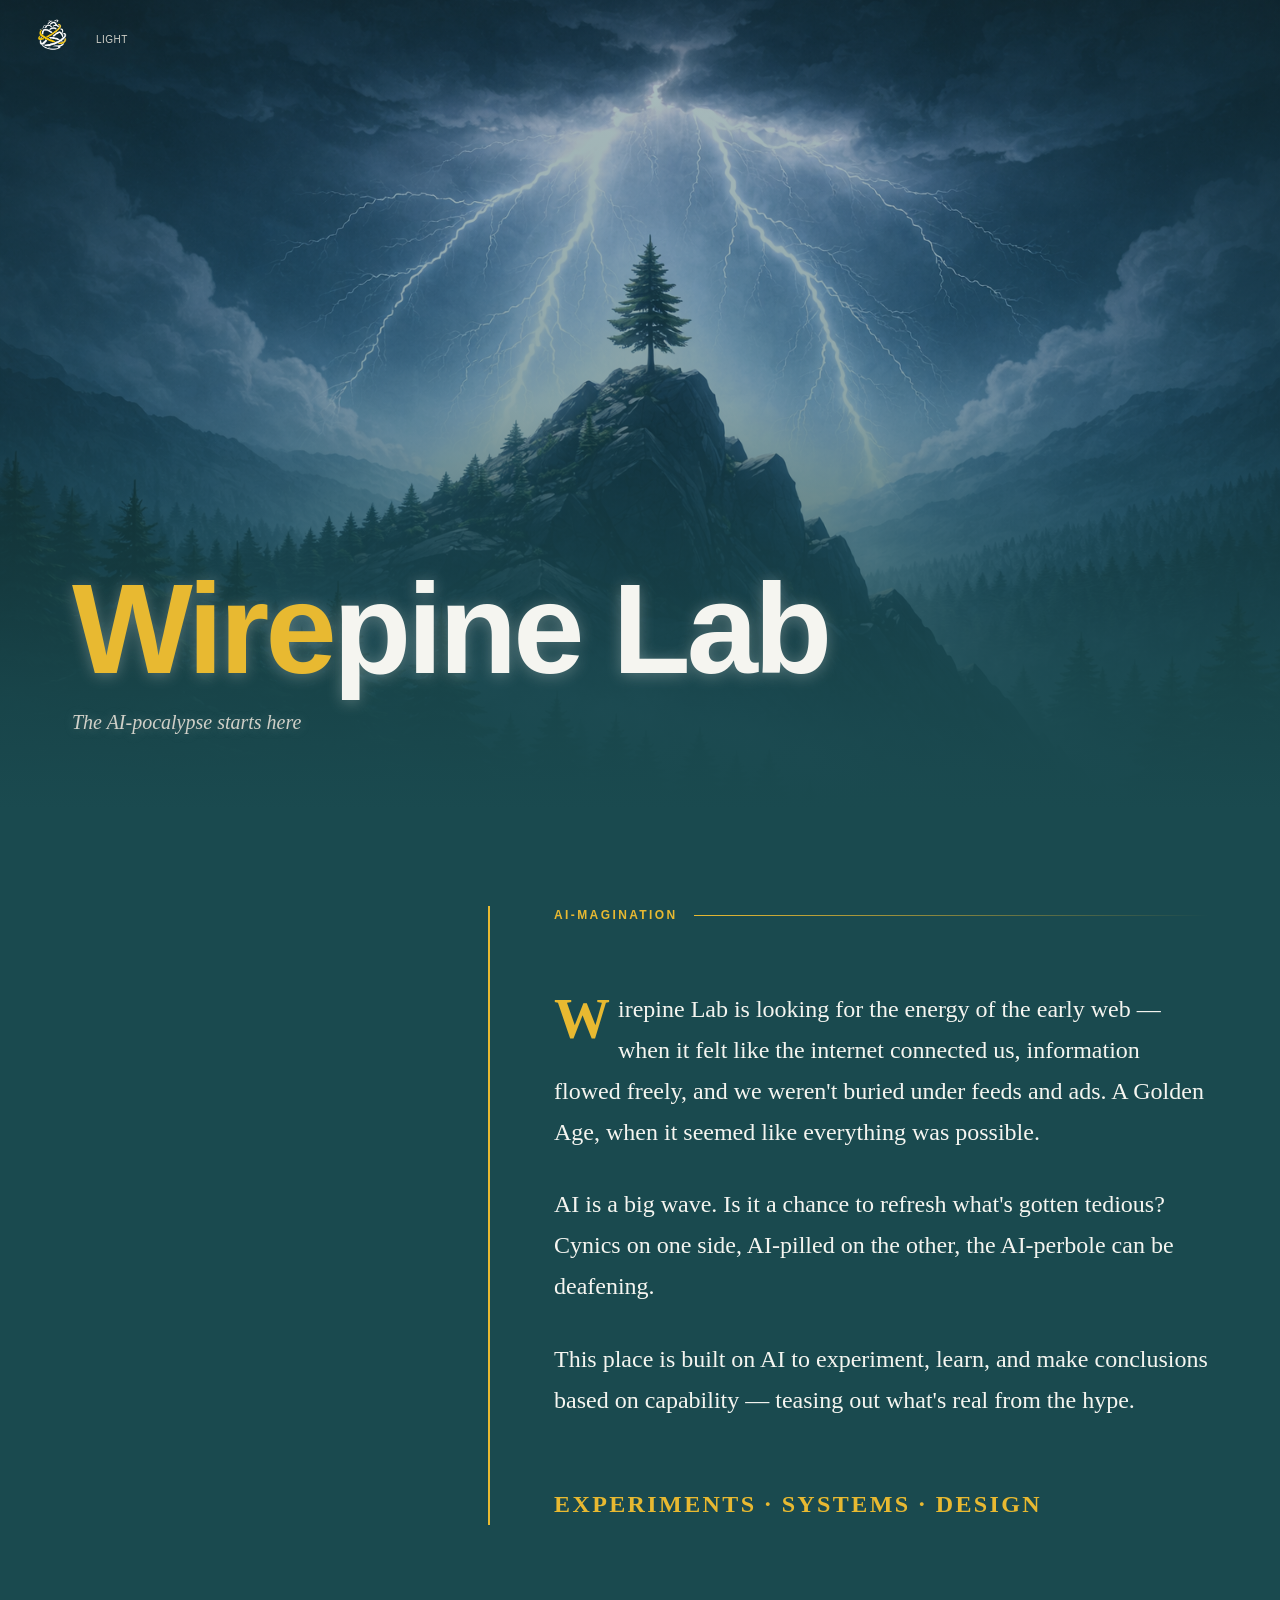
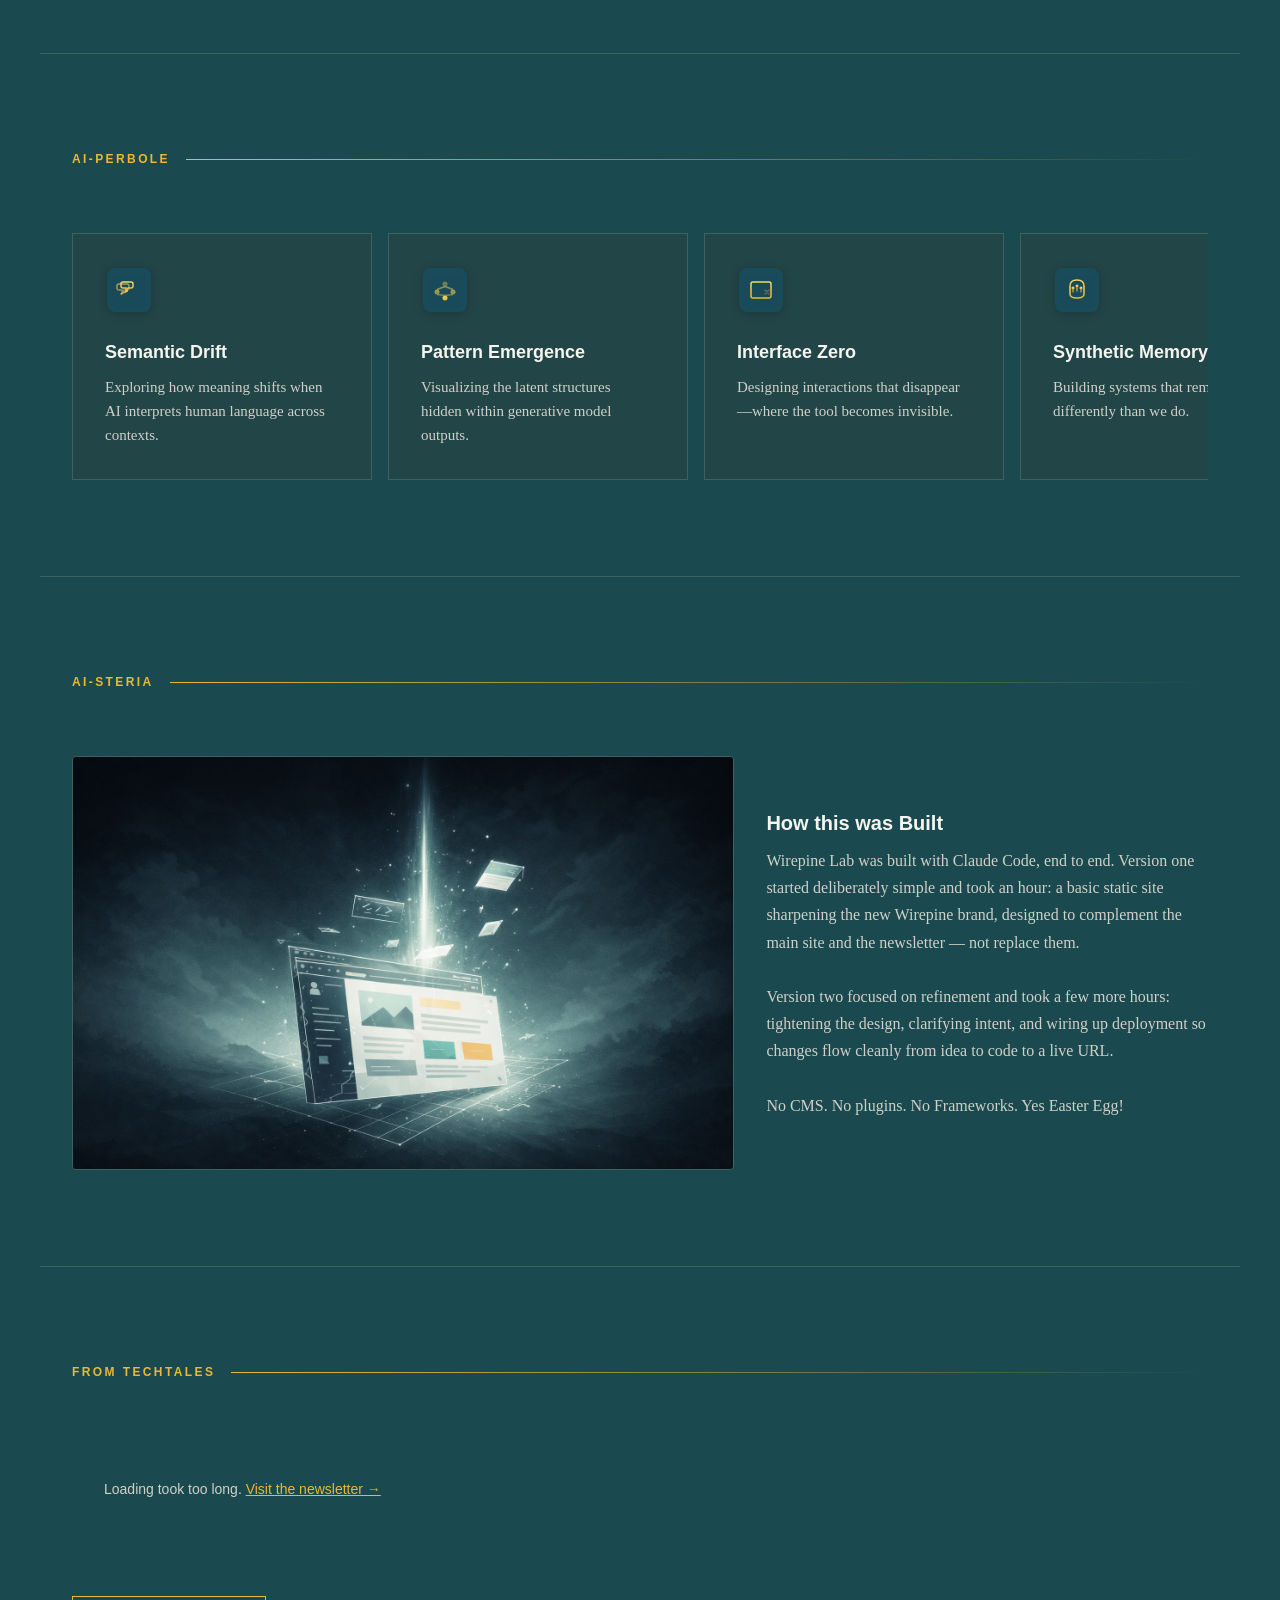
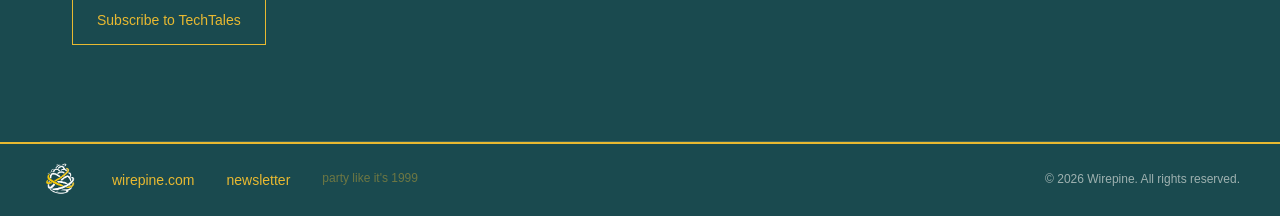
==== commit 8390eb1b: "Update terminal easter egg link text to 'party like it's 1999' Co-Authored-By: Claude Sonnet 4.6 <no" ====
--- a/index.html
+++ b/index.html
@@ -99,7 +99,7 @@
         <div class="footer-links">
           <a href="https://wirepine.com">wirepine.com</a>
           <a href="https://newsletter.wirepine.com">newsletter</a>
-          <a href="#" id="terminal-trigger" class="terminal-link">view in 1999</a>
+          <a href="#" id="terminal-trigger" class="terminal-link">party like it's 1999</a>
         </div>
       </div>
       <p class="footer-copyright">&copy; 2026 Wirepine. All rights reserved.</p>
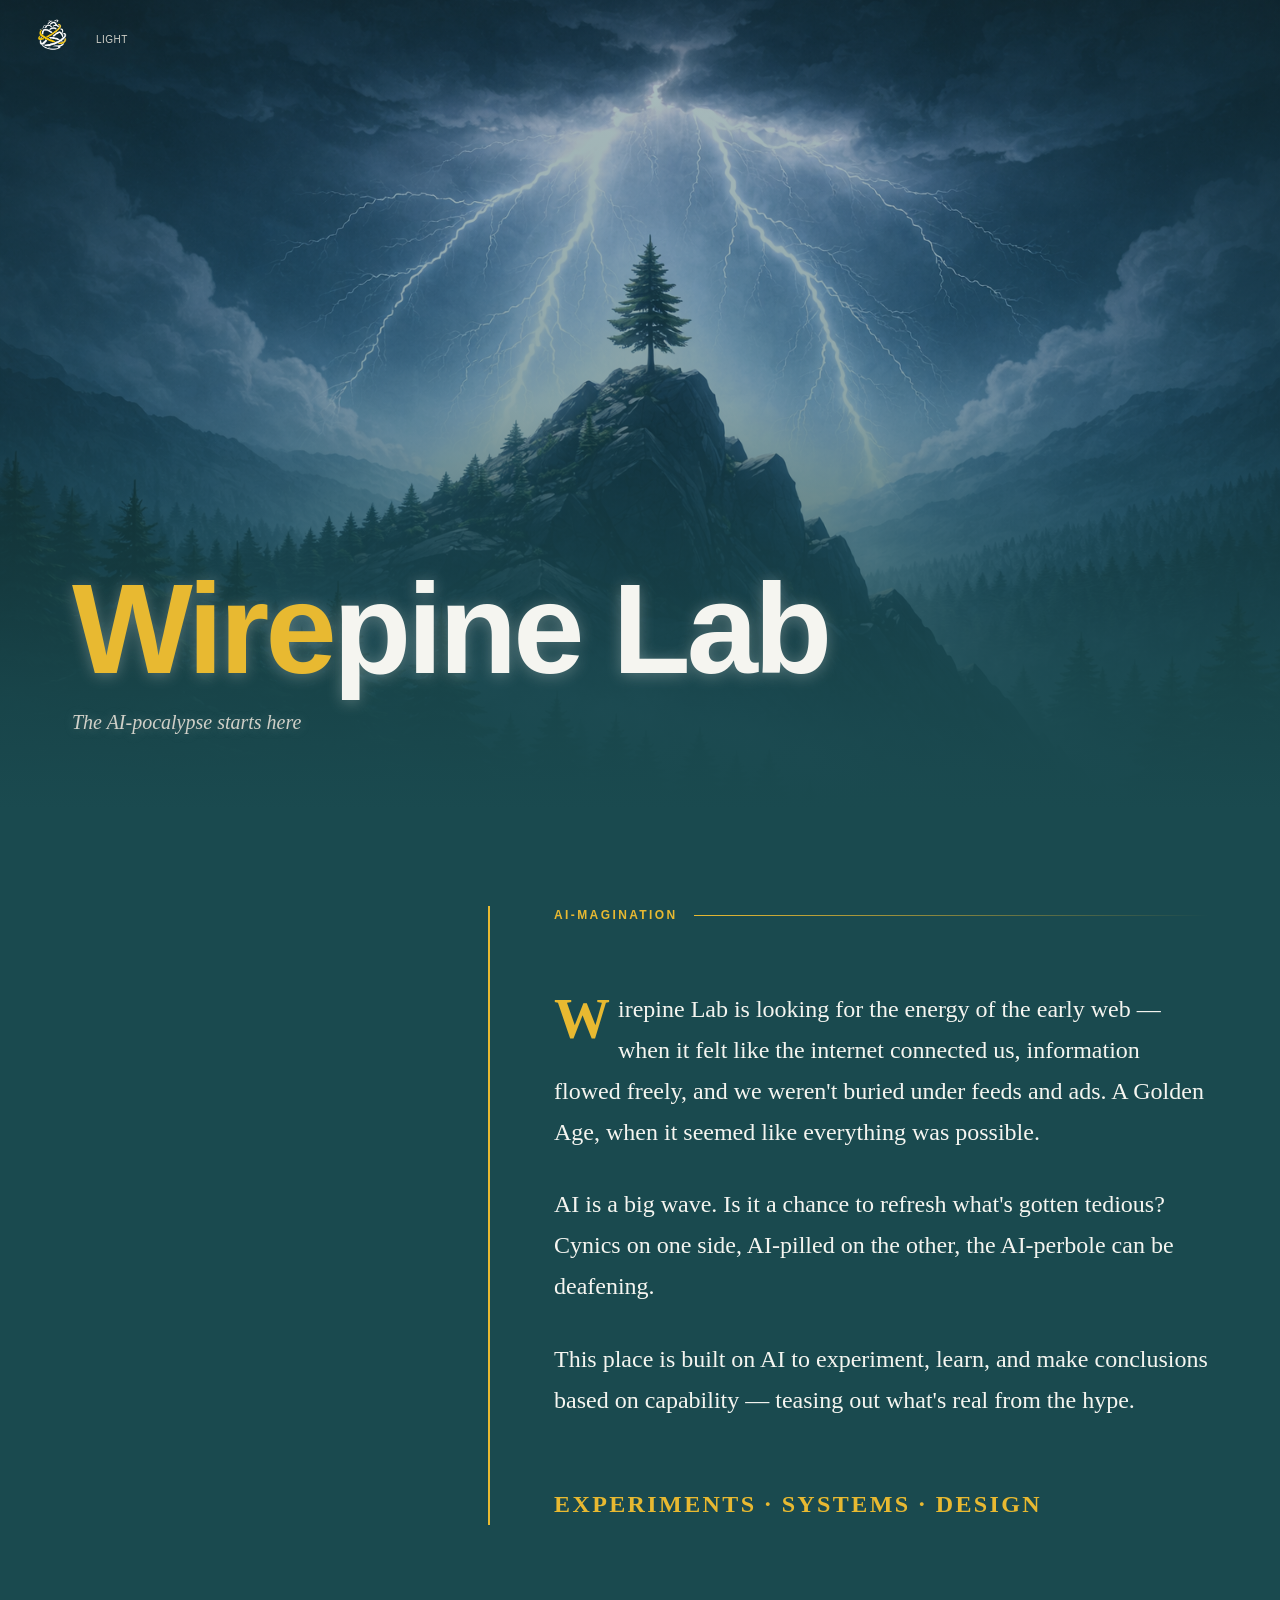
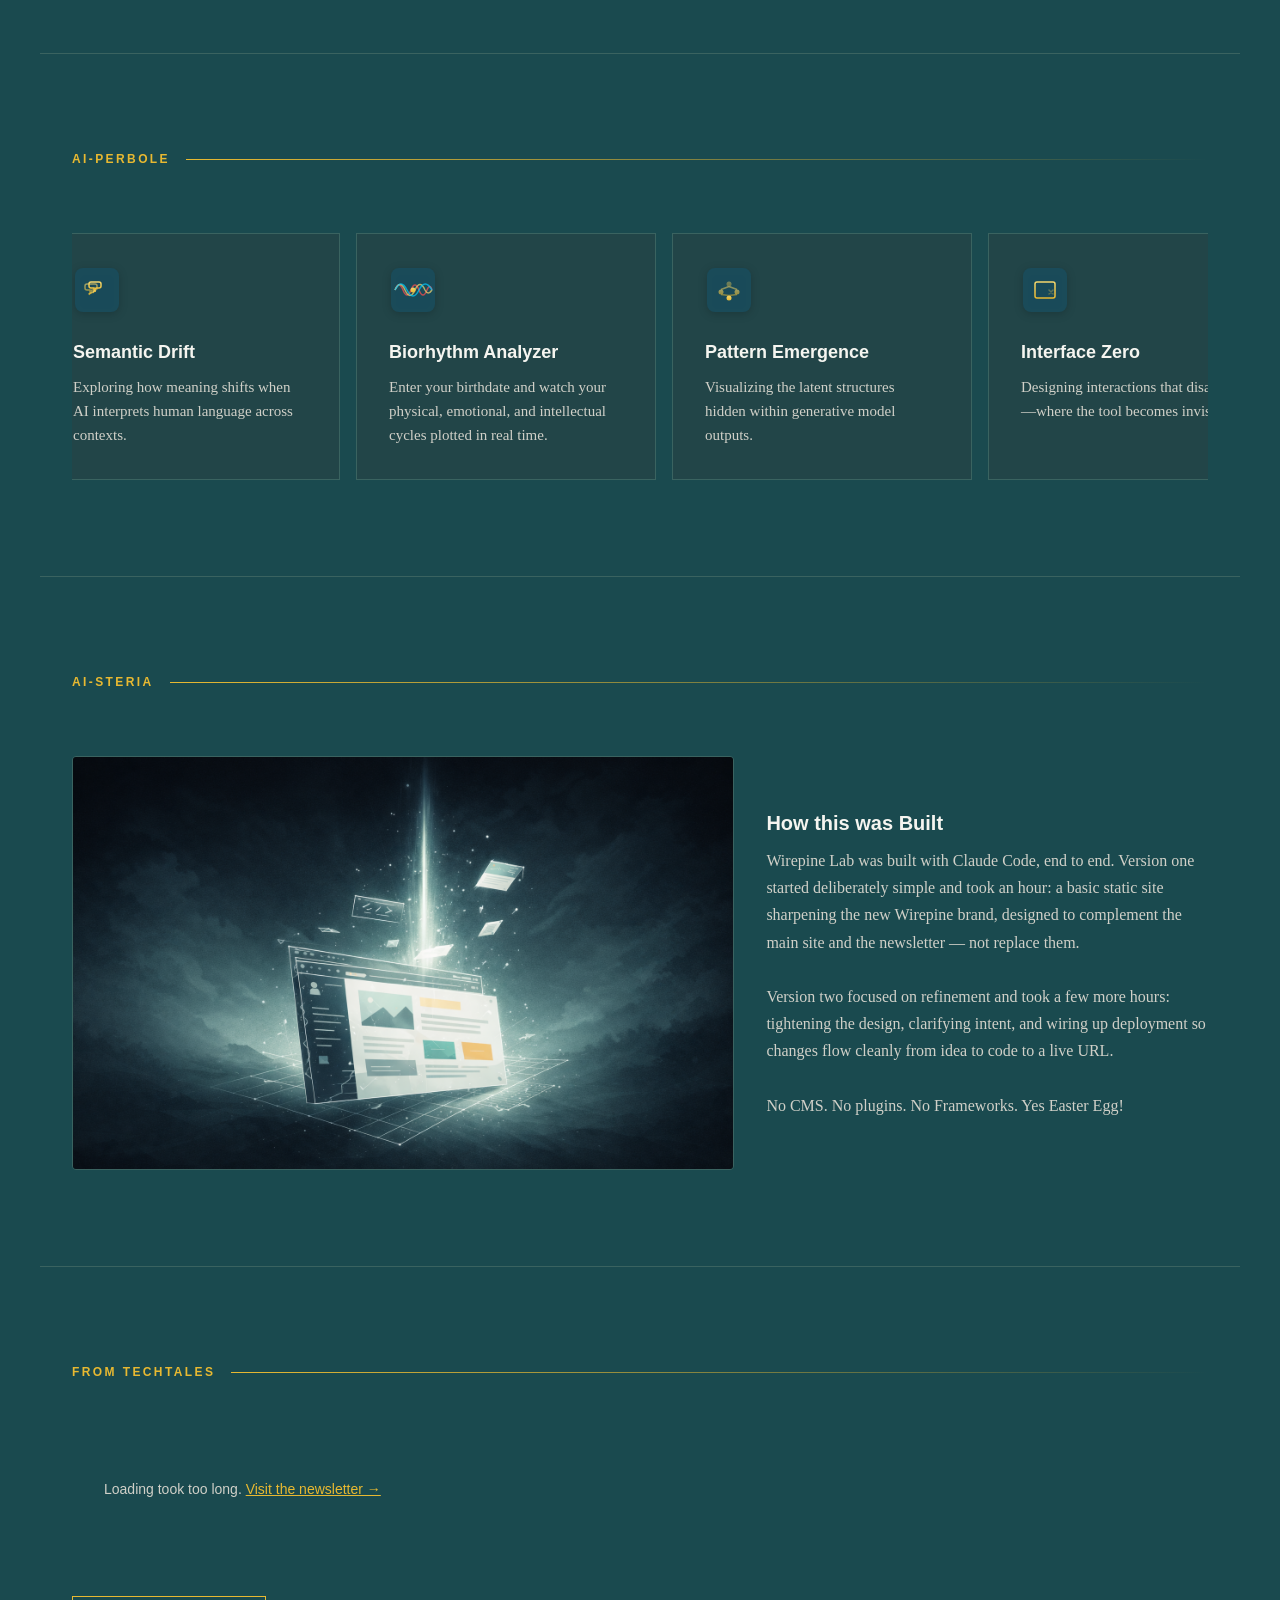
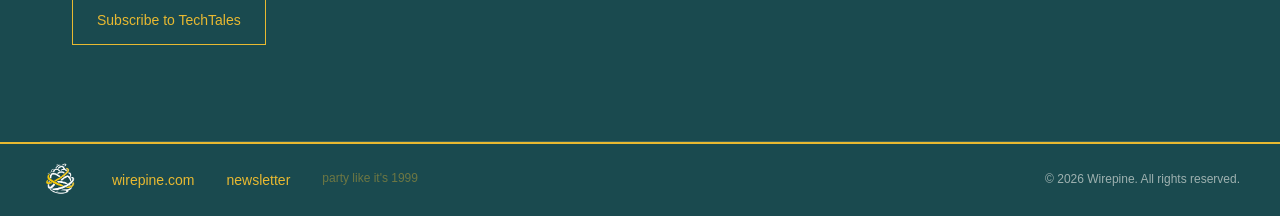
==== commit 5c6cfd43: "Polish biorhythm explainer text and card position - Explainer font size bumped to 1.5rem / line-heig" ====
--- a/index.html
+++ b/index.html
@@ -39,6 +39,11 @@
           <h3>Semantic Drift</h3>
           <p>Exploring how meaning shifts when AI interprets human language across contexts.</p>
         </article>
+        <a href="biorhythm.html" class="experiment-card" style="text-decoration:none; color:inherit;">
+          <img src="biorhythm-icon.svg" alt="" class="experiment-icon">
+          <h3>Biorhythm Analyzer</h3>
+          <p>Enter your birthdate and watch your physical, emotional, and intellectual cycles plotted in real time.</p>
+        </a>
         <article class="experiment-card">
           <img src="icon library/pattern-emergence.svg" alt="" class="experiment-icon">
           <h3>Pattern Emergence</h3>
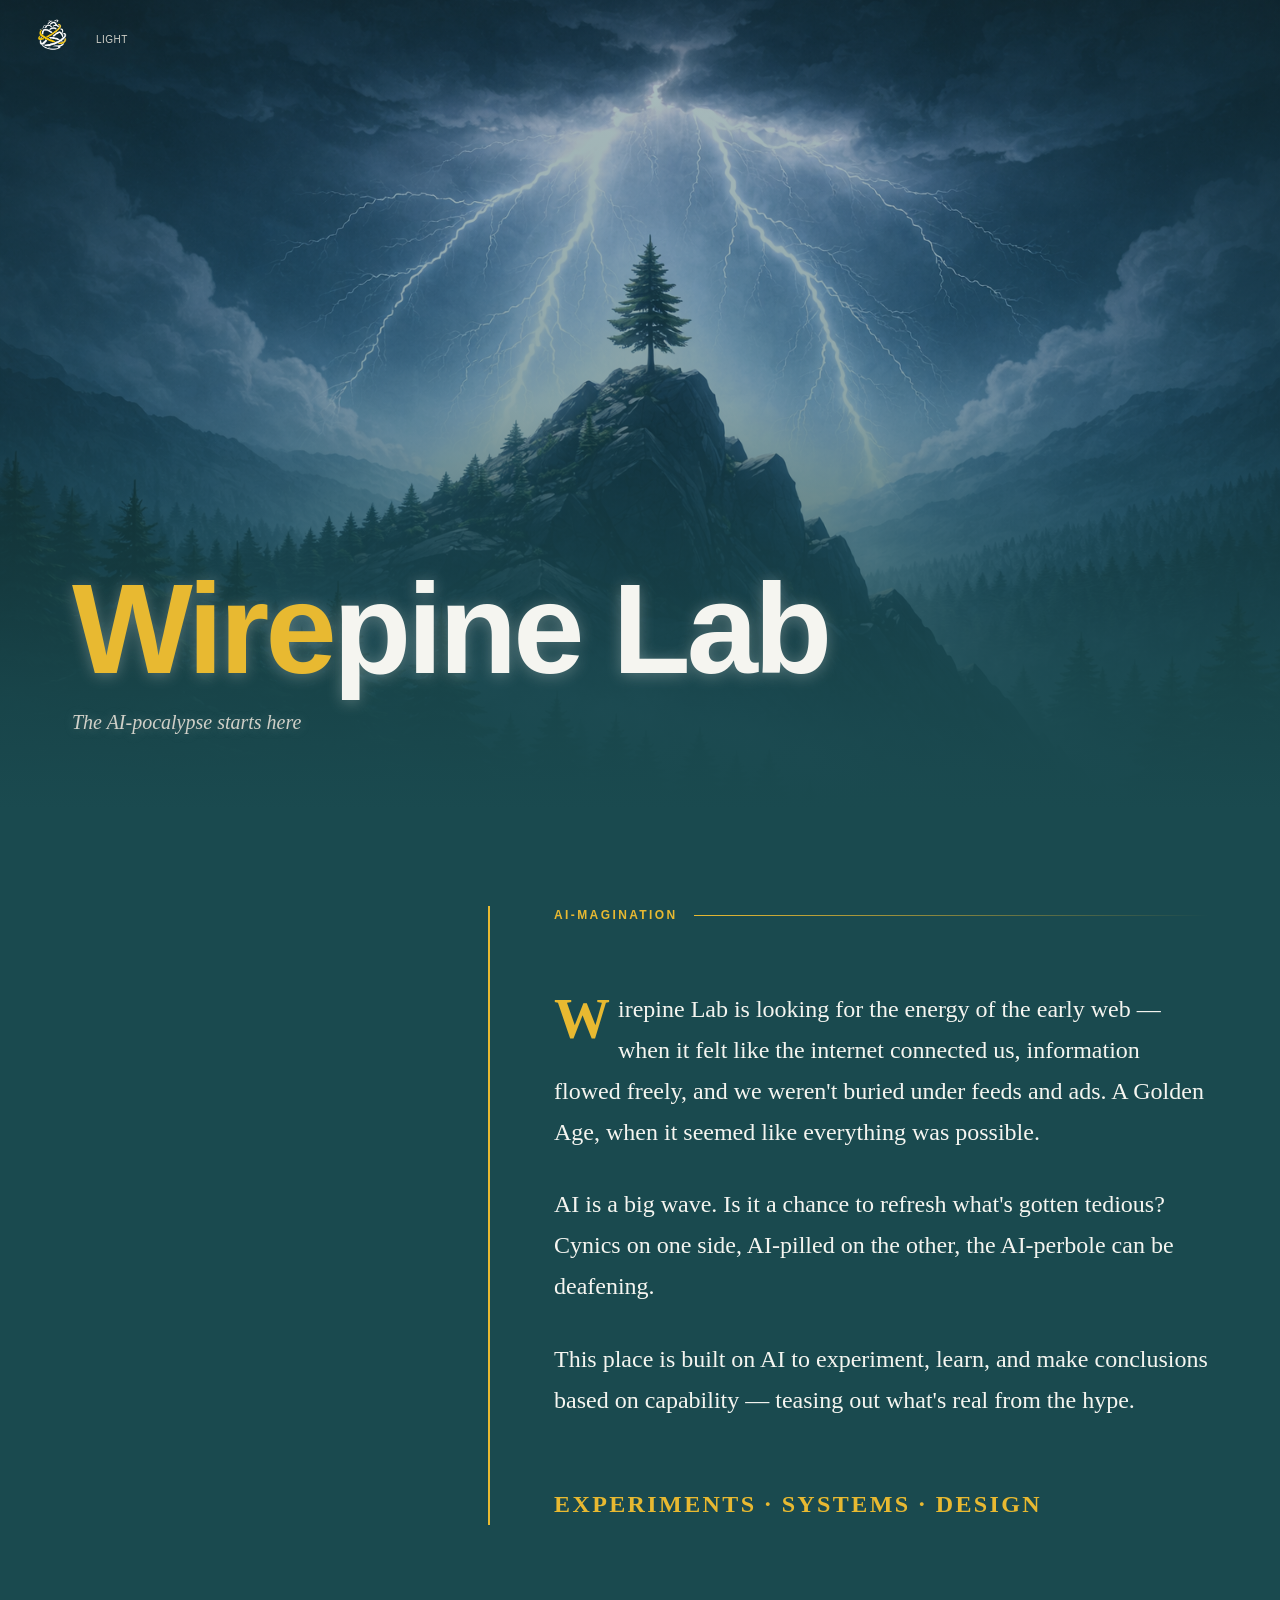
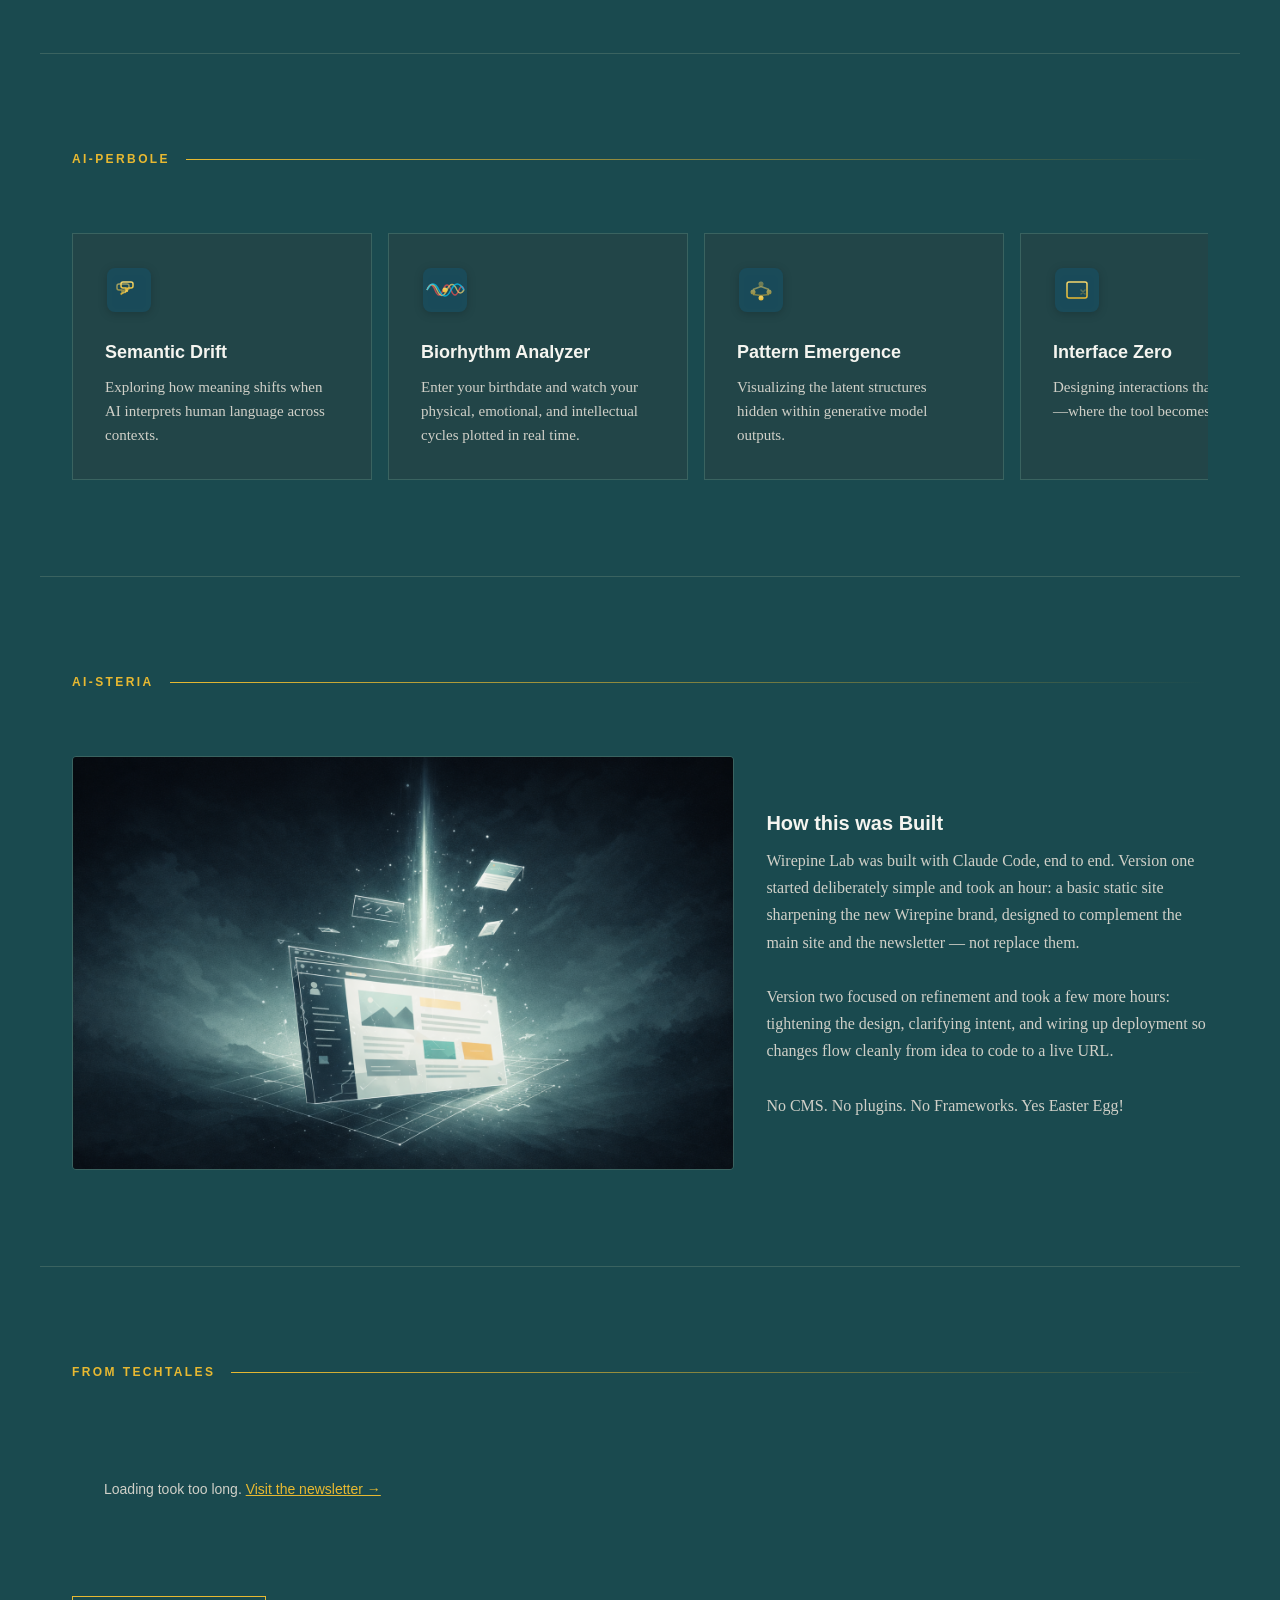
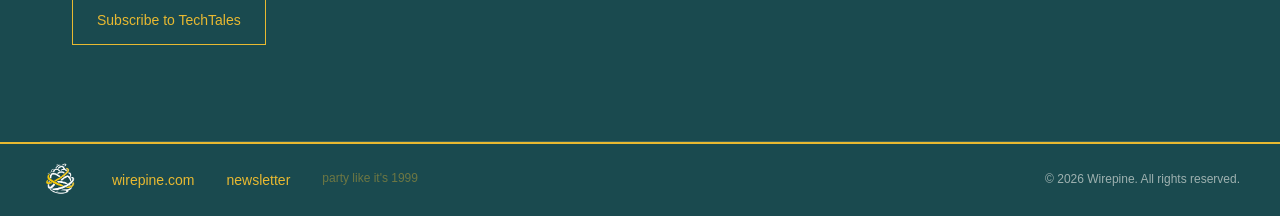
==== commit 5525c5e7: "Add API Explorer page, biorhythm photo, and carousel entry card - New api.html: 8 live public APIs w" ====
--- a/index.html
+++ b/index.html
@@ -34,6 +34,20 @@
     <section class="experiments">
       <h2>AI-perbole</h2>
       <div class="experiments-carousel">
+        <a href="api.html" class="experiment-card" style="text-decoration:none; color:inherit;">
+          <div class="api-explorer-bar">
+            <span style="background:#6366f1"></span>
+            <span style="background:#8b5cf6"></span>
+            <span style="background:#10b981"></span>
+            <span style="background:#ef4444"></span>
+            <span style="background:#0ea5e9"></span>
+            <span style="background:#14b8a6"></span>
+            <span style="background:#f59e0b"></span>
+            <span style="background:#ec4899"></span>
+          </div>
+          <h3>API Explorer</h3>
+          <p>8 live public APIs — NASA, Pokémon, ISS tracker, weather, and more. No sign-up required.</p>
+        </a>
         <article class="experiment-card">
           <img src="icon library/semantic-drift.svg" alt="" class="experiment-icon">
           <h3>Semantic Drift</h3>
--- a/styles.css
+++ b/styles.css
@@ -393,6 +393,310 @@
   color: var(--color-text-muted);
   line-height: 1.6;
 }
+
+/* ============================================
+   API EXPLORER — carousel entry card
+   ============================================ */
+
+.api-explorer-bar {
+  display: flex;
+  gap: 3px;
+  margin-bottom: var(--space-sm);
+}
+
+.api-explorer-bar span {
+  flex: 1;
+  height: 3px;
+  border-radius: 1px;
+}
+
+/* ============================================
+   API EXPLORER CARDS
+   ============================================ */
+
+.api-card {
+  display: flex;
+  flex-direction: column;
+  gap: 0.6rem;
+}
+
+.api-card-tag {
+  font-family: var(--font-sans);
+  font-size: 0.6rem;
+  font-weight: 700;
+  text-transform: uppercase;
+  letter-spacing: 0.18em;
+  opacity: 0.45;
+  margin-bottom: -0.2rem;
+}
+
+.api-card h3 {
+  margin-bottom: 0;
+}
+
+.api-card-body {
+  flex: 1;
+  display: flex;
+  flex-direction: column;
+  justify-content: flex-start;
+  gap: 0;
+  min-height: 90px;
+}
+
+.api-card-body p {
+  font-family: var(--font-sans);
+  font-size: 0.8125rem;
+  color: var(--color-text);
+}
+
+.api-card-stat {
+  display: flex;
+  justify-content: space-between;
+  align-items: baseline;
+  padding: 0.22rem 0;
+  border-bottom: 1px solid var(--color-border);
+}
+
+.api-card-stat:last-child {
+  border-bottom: none;
+}
+
+.api-card-stat-label {
+  font-family: var(--font-sans);
+  font-size: 0.65rem;
+  font-weight: 500;
+  text-transform: uppercase;
+  letter-spacing: 0.08em;
+  color: var(--color-text-muted);
+}
+
+.api-card-stat-value {
+  font-family: var(--font-sans);
+  font-size: 0.8125rem;
+  font-weight: 600;
+  color: var(--color-text);
+}
+
+.api-card-img {
+  width: 100%;
+  height: 110px;
+  object-fit: cover;
+  border-radius: 2px;
+  display: block;
+}
+
+.api-card-title-sm {
+  font-family: var(--font-sans);
+  font-size: 0.75rem;
+  font-weight: 600;
+  line-height: 1.35;
+  margin-top: 0.4rem;
+}
+
+.api-card-sub {
+  font-family: var(--font-sans);
+  font-size: 0.65rem;
+  color: var(--color-text-muted);
+  margin-top: 0.15rem;
+}
+
+.api-temp-big {
+  font-family: var(--font-sans);
+  font-size: 1.75rem;
+  font-weight: 700;
+  line-height: 1;
+  margin-bottom: 0.5rem;
+}
+
+.api-temp-big span {
+  font-size: 0.9rem;
+  font-weight: 400;
+  color: var(--color-text-muted);
+}
+
+.api-trivia-question {
+  font-family: var(--font-sans);
+  font-size: 0.78rem;
+  font-weight: 600;
+  line-height: 1.4;
+  margin-bottom: 0.5rem;
+}
+
+.api-trivia-cat {
+  font-family: var(--font-sans);
+  font-size: 0.65rem;
+  color: var(--color-text-muted);
+  margin-bottom: 0.35rem;
+  text-transform: uppercase;
+  letter-spacing: 0.06em;
+}
+
+.api-trivia-options {
+  display: grid;
+  grid-template-columns: 1fr 1fr;
+  gap: 0.3rem;
+}
+
+.api-trivia-option {
+  background: var(--color-bg);
+  border: 1px solid var(--color-border);
+  padding: 0.3rem 0.4rem;
+  font-size: 0.68rem;
+  font-family: var(--font-sans);
+  cursor: pointer;
+  text-align: left;
+  color: var(--color-text);
+  transition: border-color 0.15s;
+  border-radius: 2px;
+  line-height: 1.3;
+}
+
+.api-trivia-option:hover:not(:disabled) {
+  border-color: var(--color-accent);
+}
+
+.api-trivia-option.correct {
+  background: #10b981;
+  color: #fff;
+  border-color: #10b981;
+}
+
+.api-trivia-option.incorrect {
+  background: #ef4444;
+  color: #fff;
+  border-color: #ef4444;
+}
+
+.api-pokemon-row {
+  display: flex;
+  align-items: center;
+  gap: 0.5rem;
+  margin-bottom: 0.35rem;
+}
+
+.api-pokemon-sprite {
+  width: 56px;
+  height: 56px;
+  image-rendering: pixelated;
+  flex-shrink: 0;
+}
+
+.api-pokemon-name {
+  font-family: var(--font-sans);
+  font-size: 1rem;
+  font-weight: 700;
+  line-height: 1.1;
+}
+
+.api-pokemon-num {
+  font-family: var(--font-sans);
+  font-size: 0.65rem;
+  color: var(--color-text-muted);
+  margin-top: 0.1rem;
+}
+
+.api-fact-text {
+  font-family: var(--font-serif);
+  font-size: 0.875rem;
+  font-style: italic;
+  line-height: 1.6;
+  color: var(--color-text);
+}
+
+.api-loading {
+  font-family: var(--font-sans);
+  font-size: 0.8rem;
+  color: var(--color-text-muted);
+  font-style: italic;
+}
+
+.api-tabs {
+  display: flex;
+  align-self: flex-start;
+  border: 1px solid var(--color-border);
+  border-radius: 3px;
+  overflow: hidden;
+}
+
+.api-tab {
+  background: transparent;
+  border: none;
+  padding: 0.2rem 0.65rem;
+  font-family: var(--font-sans);
+  font-size: 0.6rem;
+  font-weight: 600;
+  text-transform: uppercase;
+  letter-spacing: 0.1em;
+  color: var(--color-text-muted);
+  cursor: pointer;
+  transition: background 0.15s, color 0.15s;
+}
+
+.api-tab + .api-tab {
+  border-left: 1px solid var(--color-border);
+}
+
+.api-tab.active {
+  background: var(--color-accent);
+  color: var(--color-bg);
+}
+
+.api-code {
+  font-family: "Courier New", monospace;
+  font-size: 0.67rem;
+  line-height: 1.6;
+  background: #0a1a1a;
+  color: #6ee7b7;
+  padding: 0.75rem;
+  overflow-x: auto;
+  border-radius: 2px;
+  margin: 0;
+  white-space: pre;
+  flex: 1;
+  scrollbar-width: thin;
+}
+
+.api-code .code-comment {
+  color: #4b6f5e;
+}
+
+.api-card-refresh {
+  background: transparent;
+  border: 1px solid var(--color-border);
+  color: var(--color-text-muted);
+  font-family: var(--font-sans);
+  font-size: 0.7rem;
+  padding: 0.3rem 0.7rem;
+  cursor: pointer;
+  transition: border-color 0.2s, color 0.2s;
+  align-self: flex-start;
+  margin-top: auto;
+  border-radius: 2px;
+}
+
+.api-card-refresh:hover {
+  border-color: var(--color-accent);
+  color: var(--color-accent);
+}
+
+/* Color variants — top stripe + gradient tint + hover bar */
+.api-card--iss     { border-top: 3px solid #6366f1; background: linear-gradient(160deg, rgba(99,102,241,0.07) 0%, var(--color-surface) 45%); }
+.api-card--nasa    { border-top: 3px solid #8b5cf6; background: linear-gradient(160deg, rgba(139,92,246,0.07) 0%, var(--color-surface) 45%); }
+.api-card--trivia  { border-top: 3px solid #10b981; background: linear-gradient(160deg, rgba(16,185,129,0.07) 0%, var(--color-surface) 45%); }
+.api-card--pokemon { border-top: 3px solid #ef4444; background: linear-gradient(160deg, rgba(239,68,68,0.07) 0%, var(--color-surface) 45%); }
+.api-card--weather { border-top: 3px solid #0ea5e9; background: linear-gradient(160deg, rgba(14,165,233,0.07) 0%, var(--color-surface) 45%); }
+.api-card--cat     { border-top: 3px solid #f59e0b; background: linear-gradient(160deg, rgba(245,158,11,0.07) 0%, var(--color-surface) 45%); }
+.api-card--dog     { border-top: 3px solid #14b8a6; background: linear-gradient(160deg, rgba(20,184,166,0.07) 0%, var(--color-surface) 45%); }
+.api-card--wiki    { border-top: 3px solid #64748b; background: linear-gradient(160deg, rgba(100,116,139,0.07) 0%, var(--color-surface) 45%); }
+
+.api-card--iss::before     { background: #6366f1; }
+.api-card--nasa::before    { background: #8b5cf6; }
+.api-card--trivia::before  { background: #10b981; }
+.api-card--pokemon::before { background: #ef4444; }
+.api-card--weather::before { background: #0ea5e9; }
+.api-card--cat::before     { background: #f59e0b; }
+.api-card--dog::before     { background: #14b8a6; }
+.api-card--wiki::before    { background: #64748b; }
 
 /* Featured Artifact */
 .artifact {
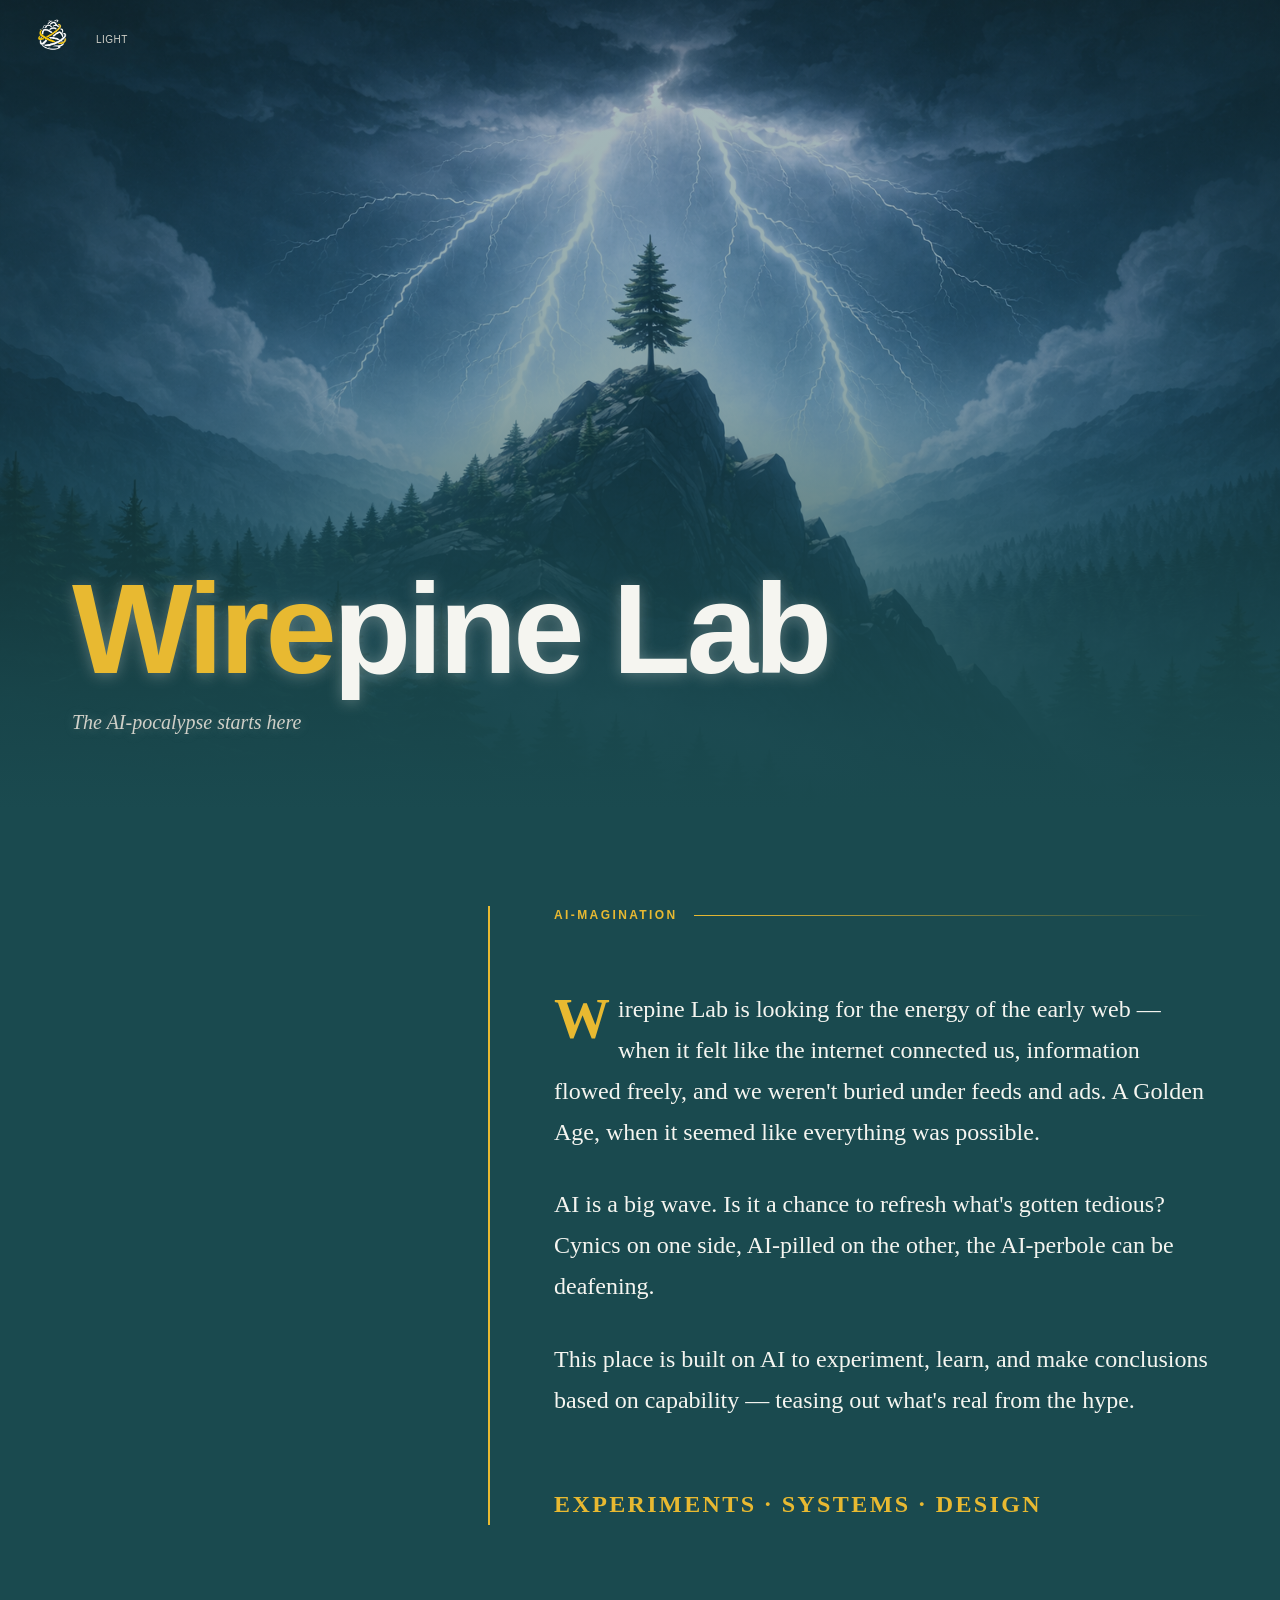
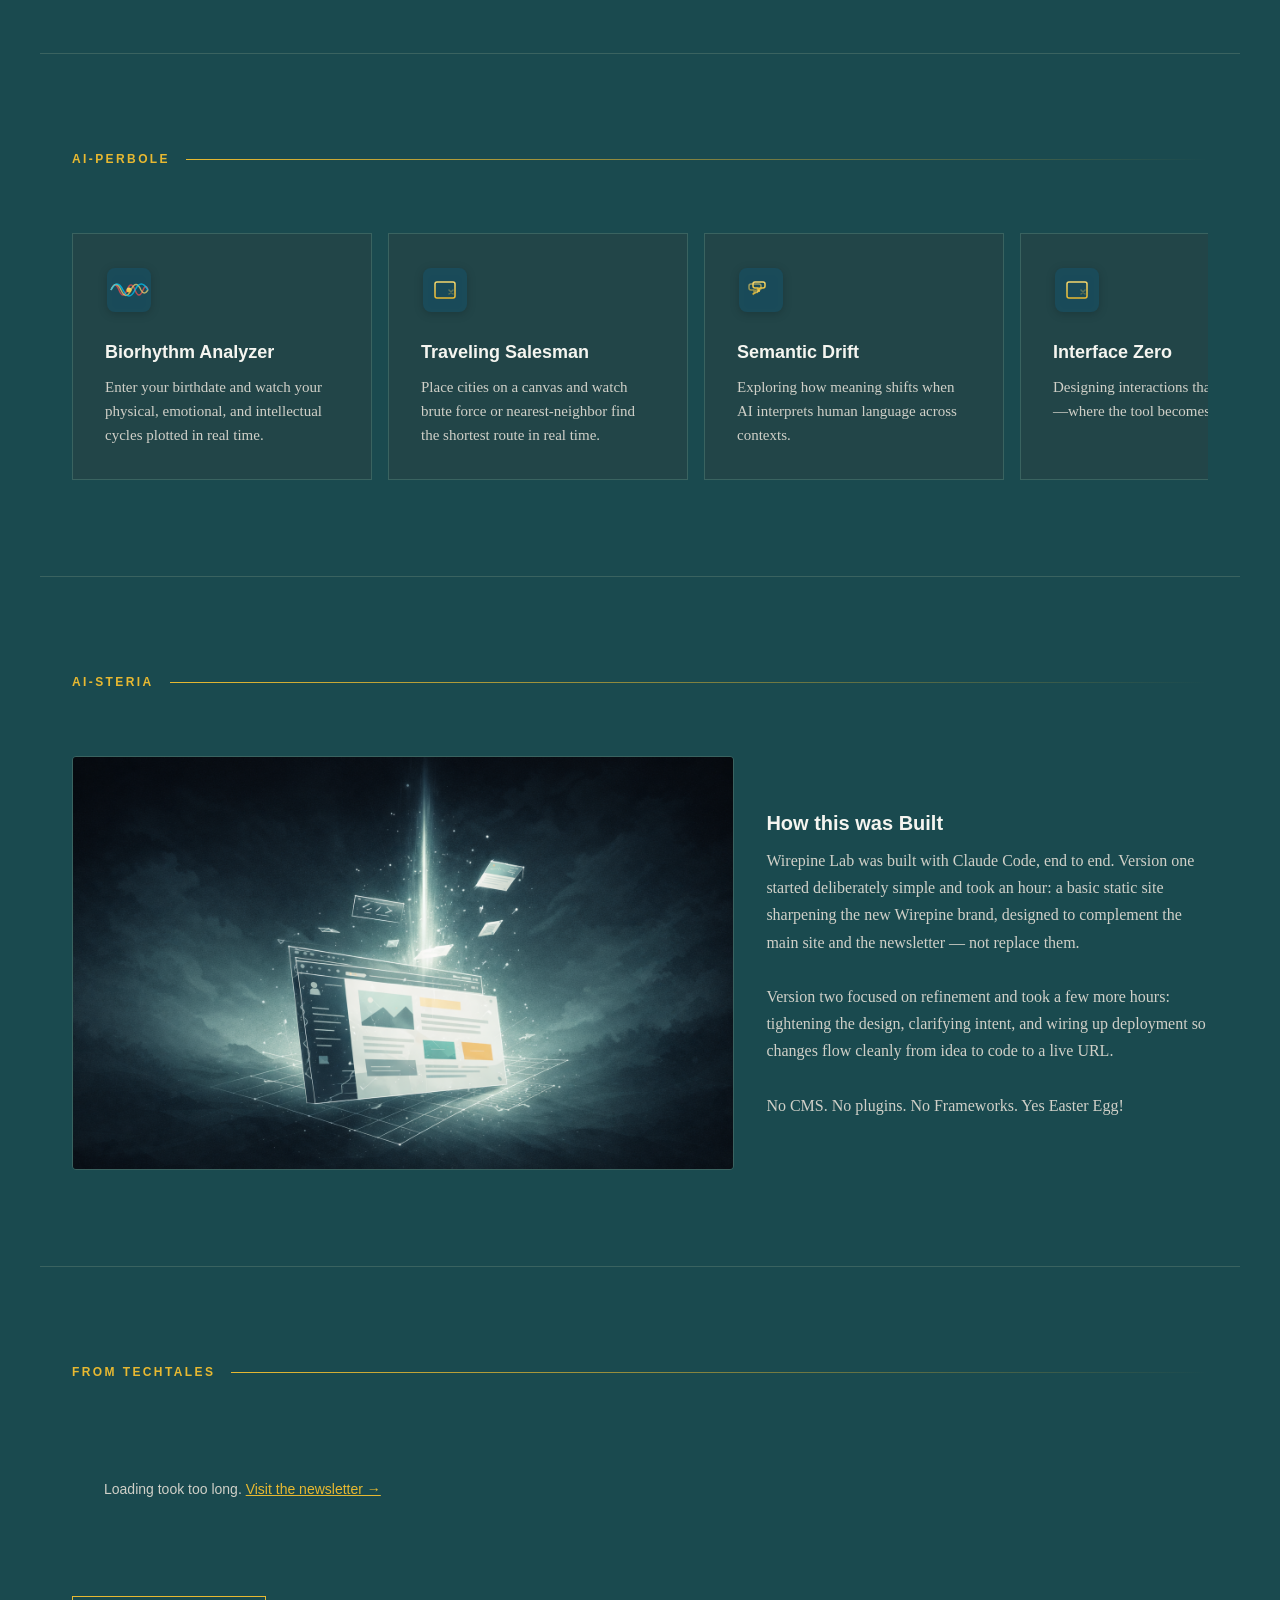
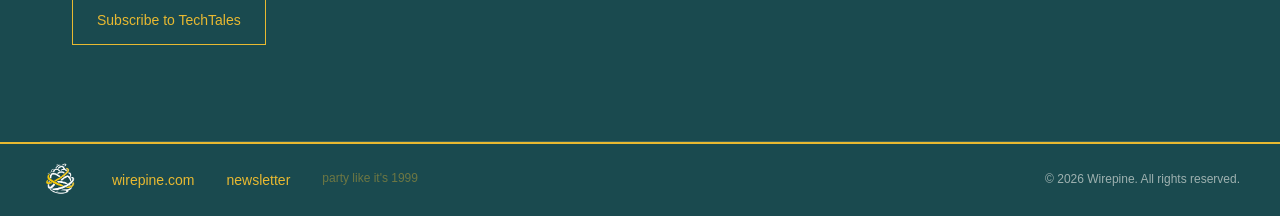
==== commit a1b08abf: "Add Traveling Salesman page and update carousel - New tsp.html with Wirepine nav/footer/theme toggle" ====
--- a/index.html
+++ b/index.html
@@ -48,20 +48,20 @@
           <h3>API Explorer</h3>
           <p>8 live public APIs — NASA, Pokémon, ISS tracker, weather, and more. No sign-up required.</p>
         </a>
-        <article class="experiment-card">
-          <img src="icon library/semantic-drift.svg" alt="" class="experiment-icon">
-          <h3>Semantic Drift</h3>
-          <p>Exploring how meaning shifts when AI interprets human language across contexts.</p>
-        </article>
         <a href="biorhythm.html" class="experiment-card" style="text-decoration:none; color:inherit;">
           <img src="biorhythm-icon.svg" alt="" class="experiment-icon">
           <h3>Biorhythm Analyzer</h3>
           <p>Enter your birthdate and watch your physical, emotional, and intellectual cycles plotted in real time.</p>
         </a>
+        <a href="tsp.html" class="experiment-card" style="text-decoration:none; color:inherit;">
+          <img src="icon library/interface-zero.svg" alt="" class="experiment-icon">
+          <h3>Traveling Salesman</h3>
+          <p>Place cities on a canvas and watch brute force or nearest-neighbor find the shortest route in real time.</p>
+        </a>
         <article class="experiment-card">
-          <img src="icon library/pattern-emergence.svg" alt="" class="experiment-icon">
-          <h3>Pattern Emergence</h3>
-          <p>Visualizing the latent structures hidden within generative model outputs.</p>
+          <img src="icon library/semantic-drift.svg" alt="" class="experiment-icon">
+          <h3>Semantic Drift</h3>
+          <p>Exploring how meaning shifts when AI interprets human language across contexts.</p>
         </article>
         <article class="experiment-card">
           <img src="icon library/interface-zero.svg" alt="" class="experiment-icon">
@@ -72,11 +72,6 @@
           <img src="icon library/synthetic-memory.svg" alt="" class="experiment-icon">
           <h3>Synthetic Memory</h3>
           <p>Building systems that remember differently than we do.</p>
-        </article>
-        <article class="experiment-card">
-          <img src="icon library/constraint-gardens.svg" alt="" class="experiment-icon">
-          <h3>Constraint Gardens</h3>
-          <p>Growing creativity within deliberate limitations and structured chaos.</p>
         </article>
         <article class="experiment-card">
           <img src="icon library/echo-protocol.svg" alt="" class="experiment-icon">
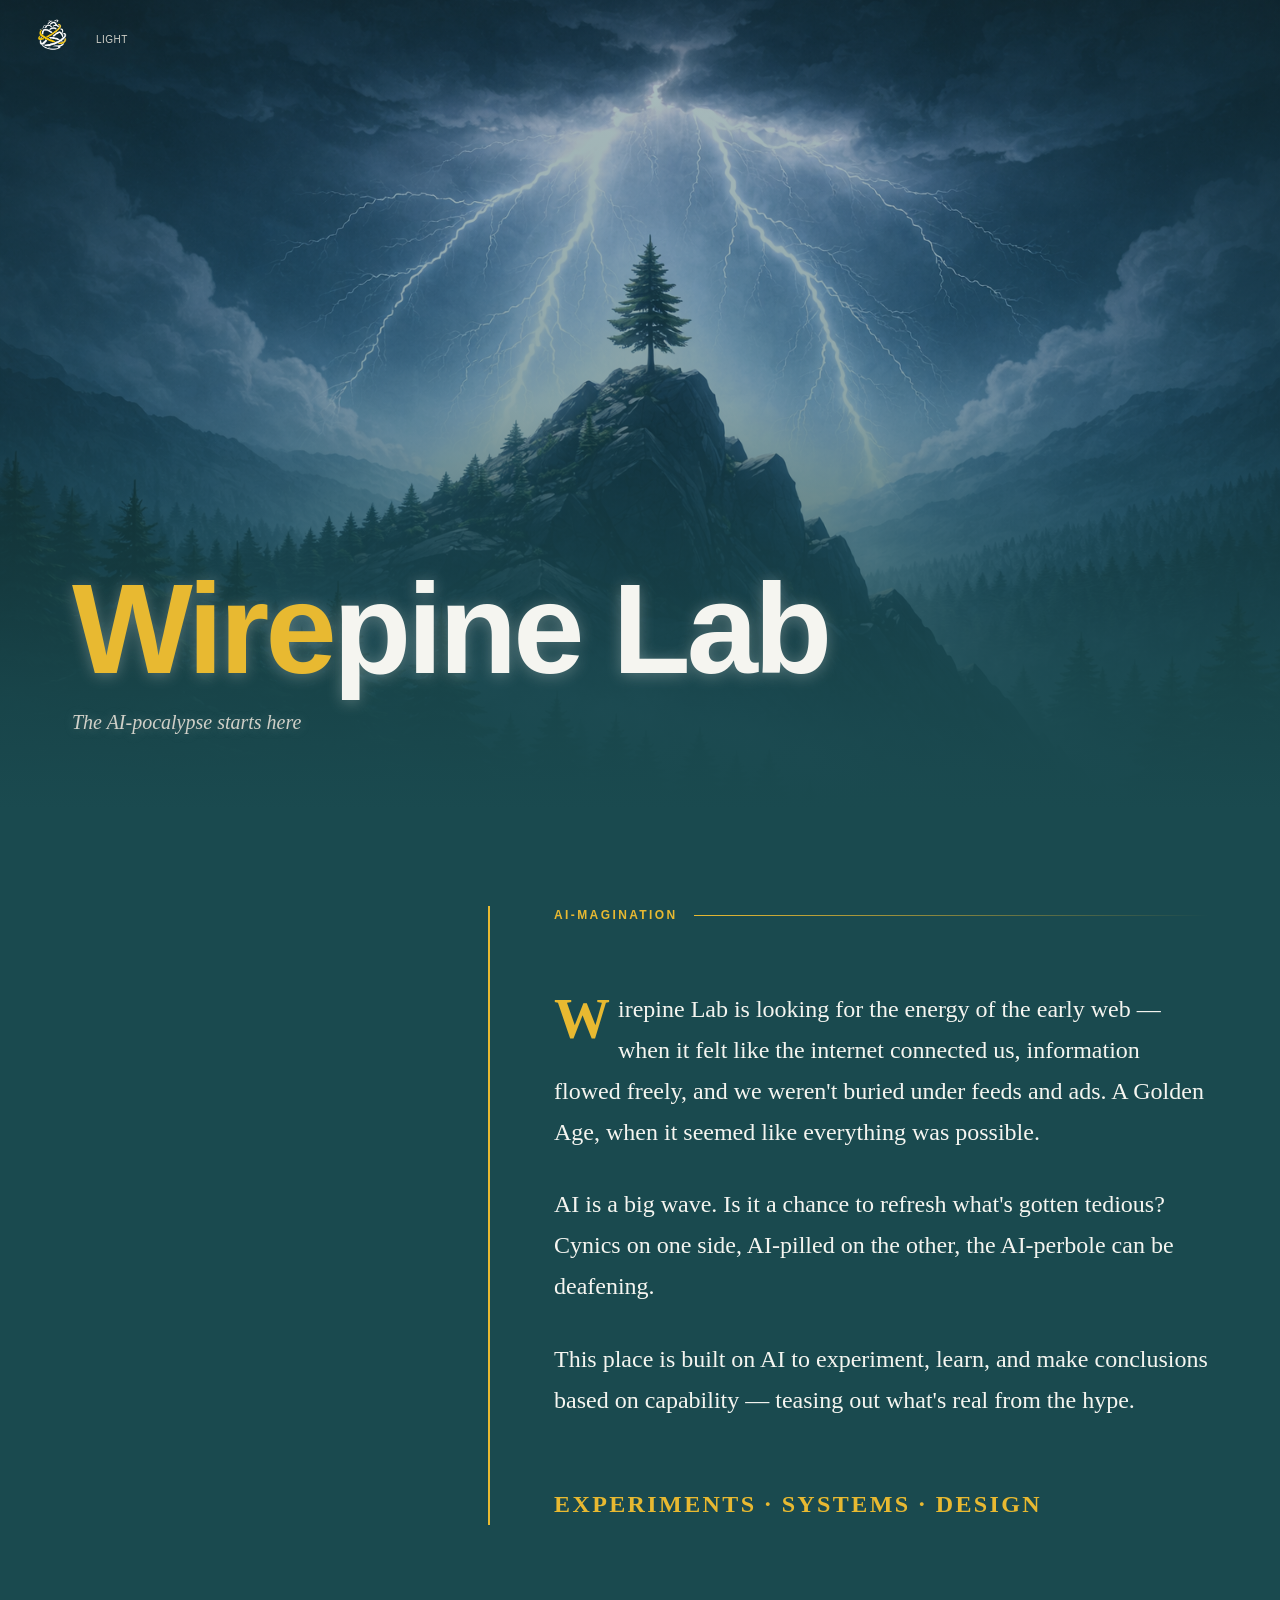
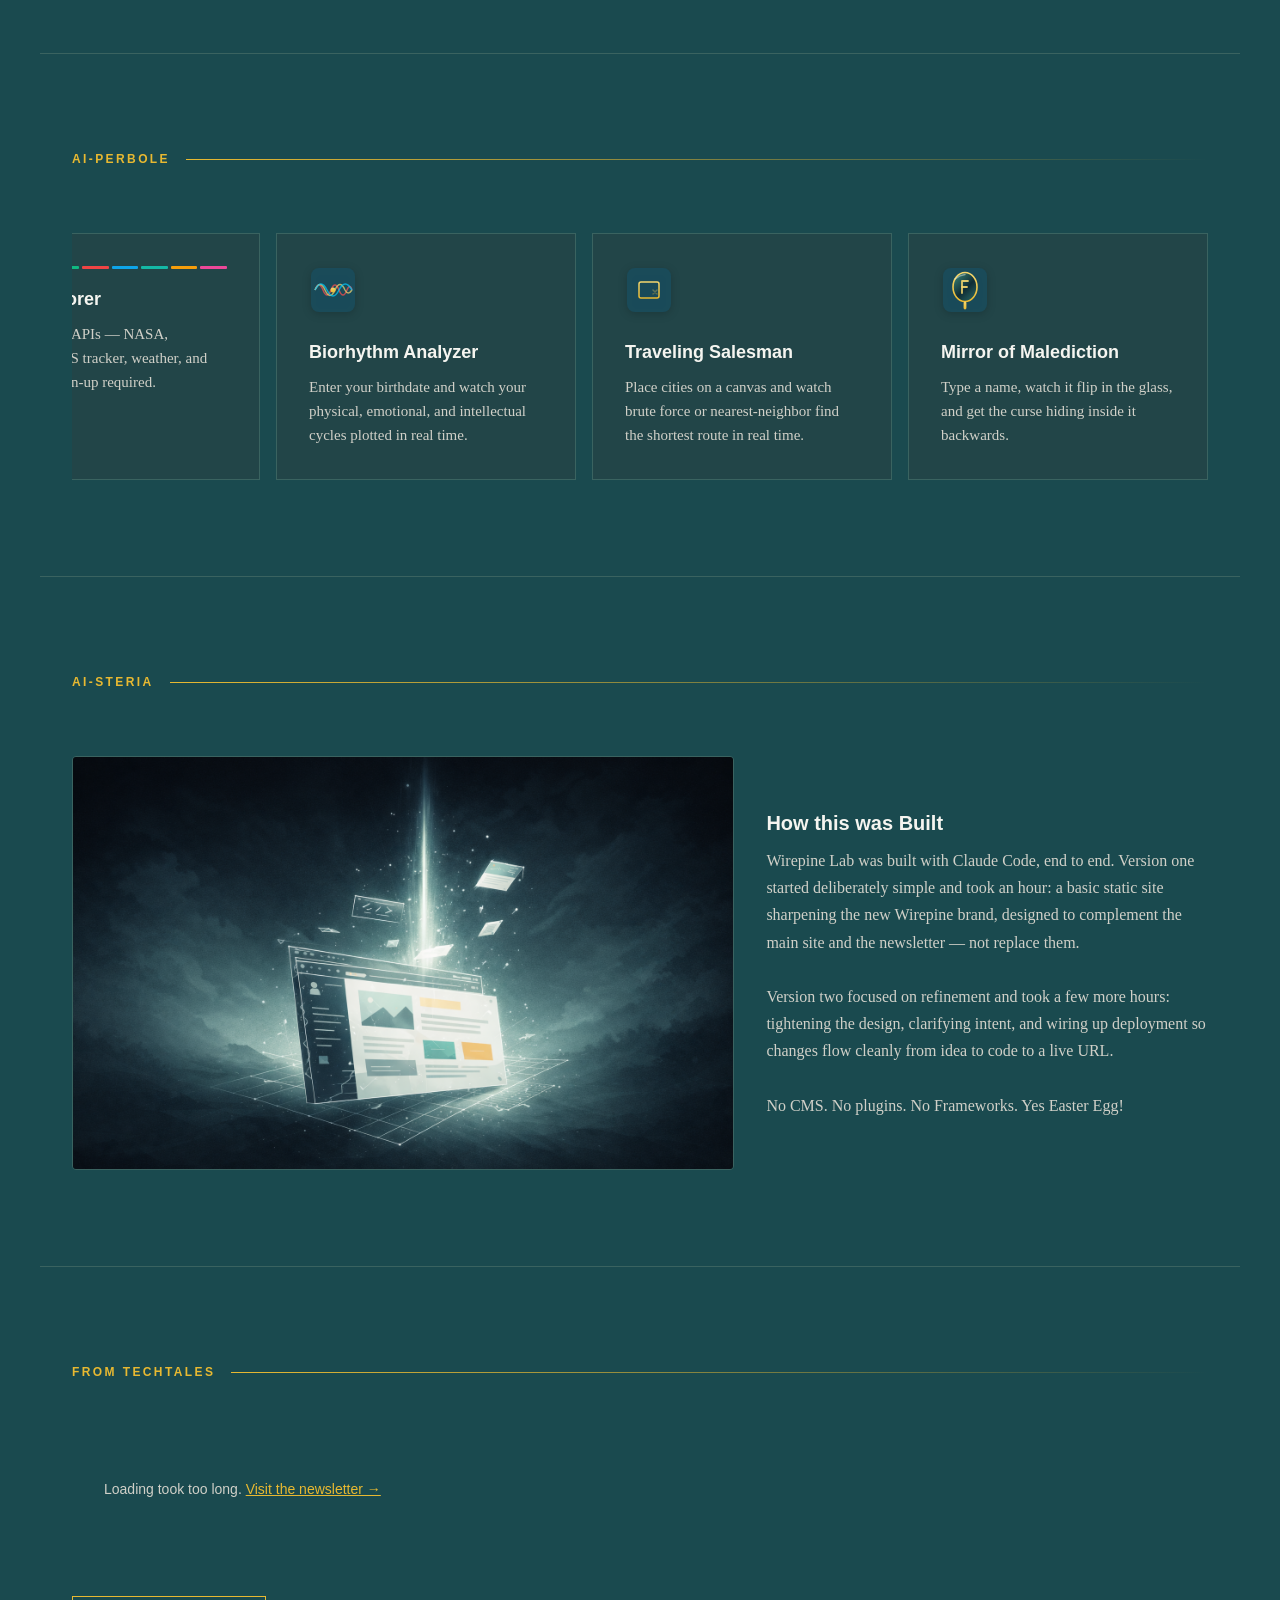
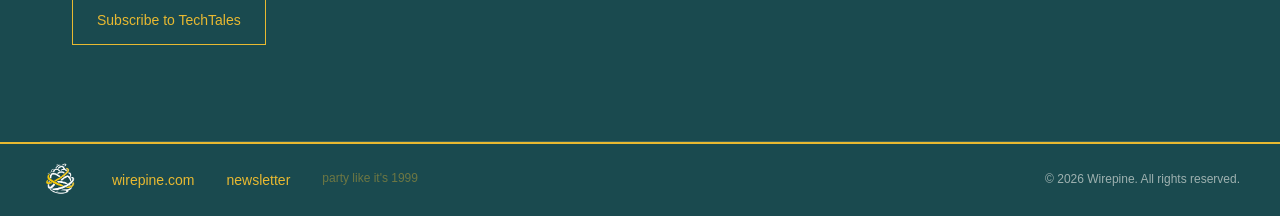
==== commit 6e025cd4: "Add Mirror of Malediction card to experiments carousel Replaces the four unbuilt placeholder cards (" ====
--- a/index.html
+++ b/index.html
@@ -58,26 +58,11 @@
           <h3>Traveling Salesman</h3>
           <p>Place cities on a canvas and watch brute force or nearest-neighbor find the shortest route in real time.</p>
         </a>
-        <article class="experiment-card">
-          <img src="icon library/semantic-drift.svg" alt="" class="experiment-icon">
-          <h3>Semantic Drift</h3>
-          <p>Exploring how meaning shifts when AI interprets human language across contexts.</p>
-        </article>
-        <article class="experiment-card">
-          <img src="icon library/interface-zero.svg" alt="" class="experiment-icon">
-          <h3>Interface Zero</h3>
-          <p>Designing interactions that disappear—where the tool becomes invisible.</p>
-        </article>
-        <article class="experiment-card">
-          <img src="icon library/synthetic-memory.svg" alt="" class="experiment-icon">
-          <h3>Synthetic Memory</h3>
-          <p>Building systems that remember differently than we do.</p>
-        </article>
-        <article class="experiment-card">
-          <img src="icon library/echo-protocol.svg" alt="" class="experiment-icon">
-          <h3>Echo Protocol</h3>
-          <p>Feedback loops between human intention and machine interpretation.</p>
-        </article>
+        <a href="curse.html" class="experiment-card" style="text-decoration:none; color:inherit;">
+          <img src="icon library/curse-icon.svg" alt="" class="experiment-icon">
+          <h3>Mirror of Malediction</h3>
+          <p>Type a name, watch it flip in the glass, and get the curse hiding inside it backwards.</p>
+        </a>
       </div>
     </section>
 
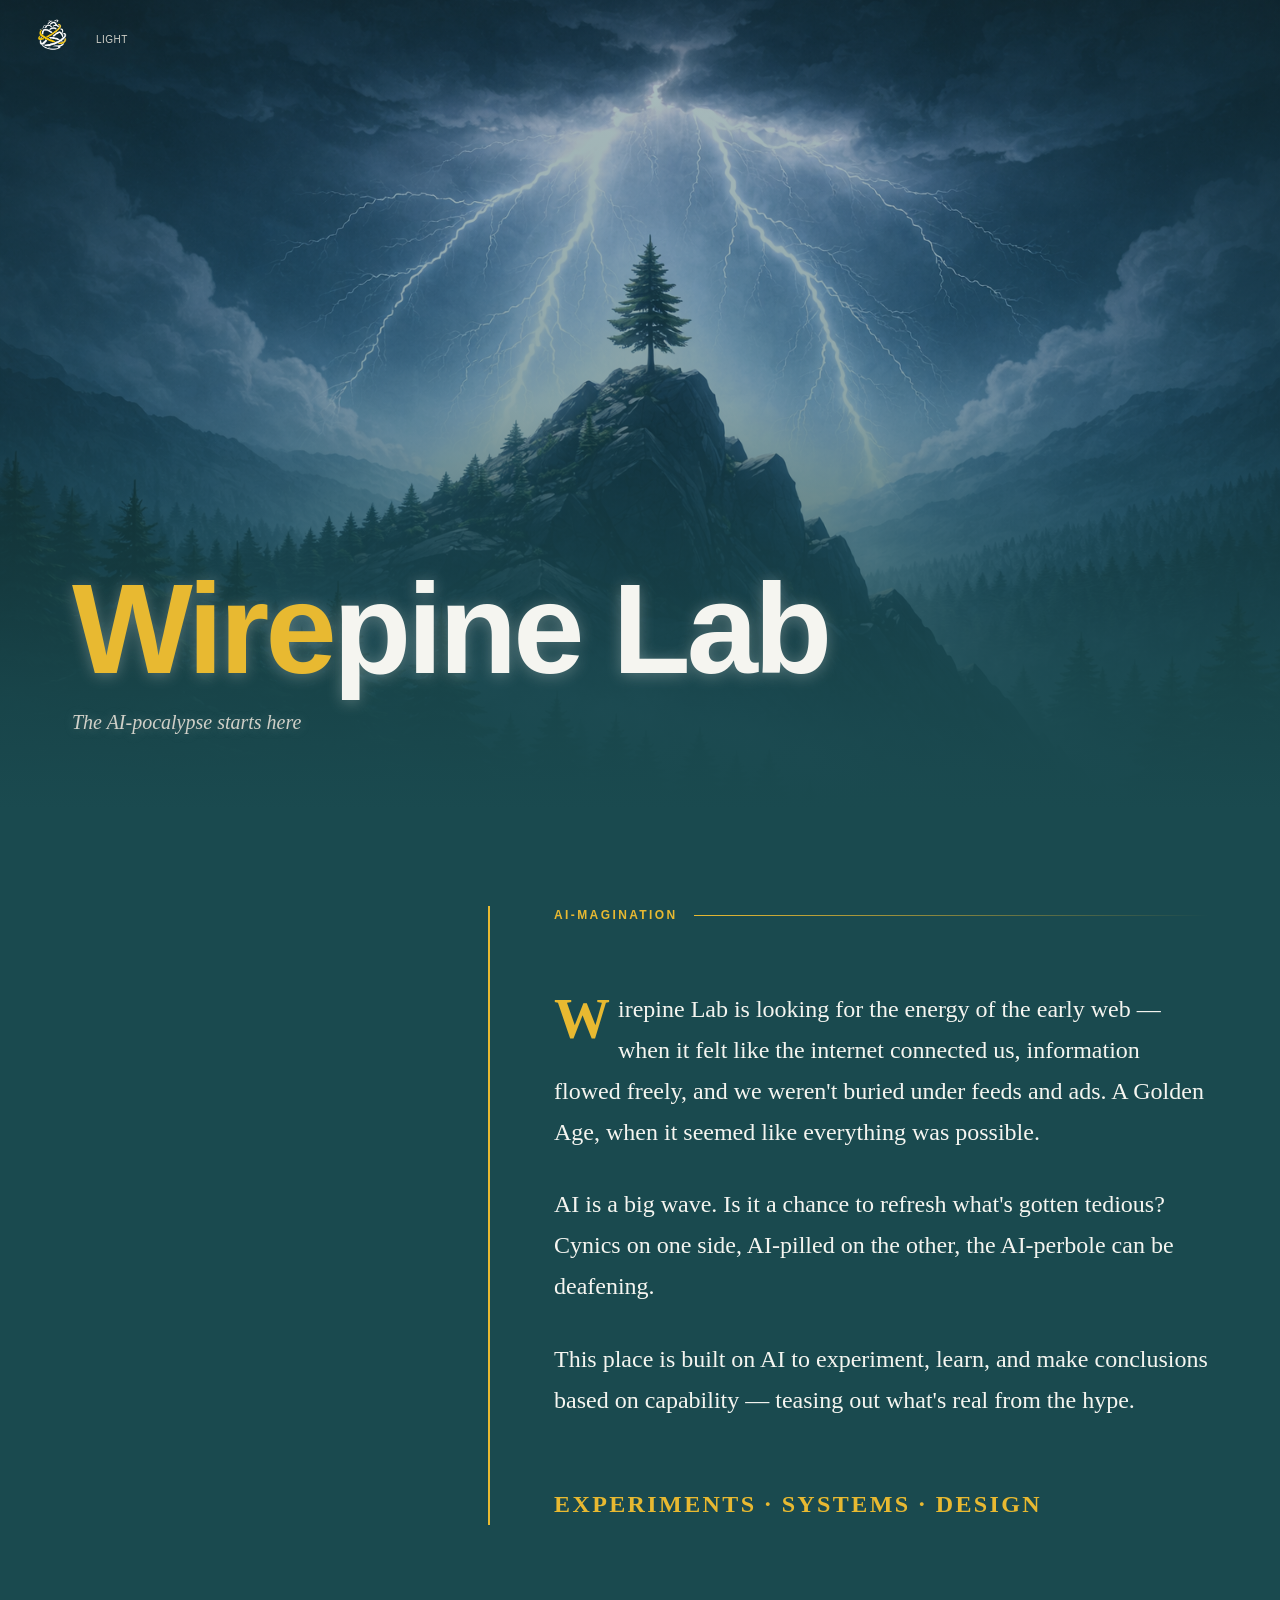
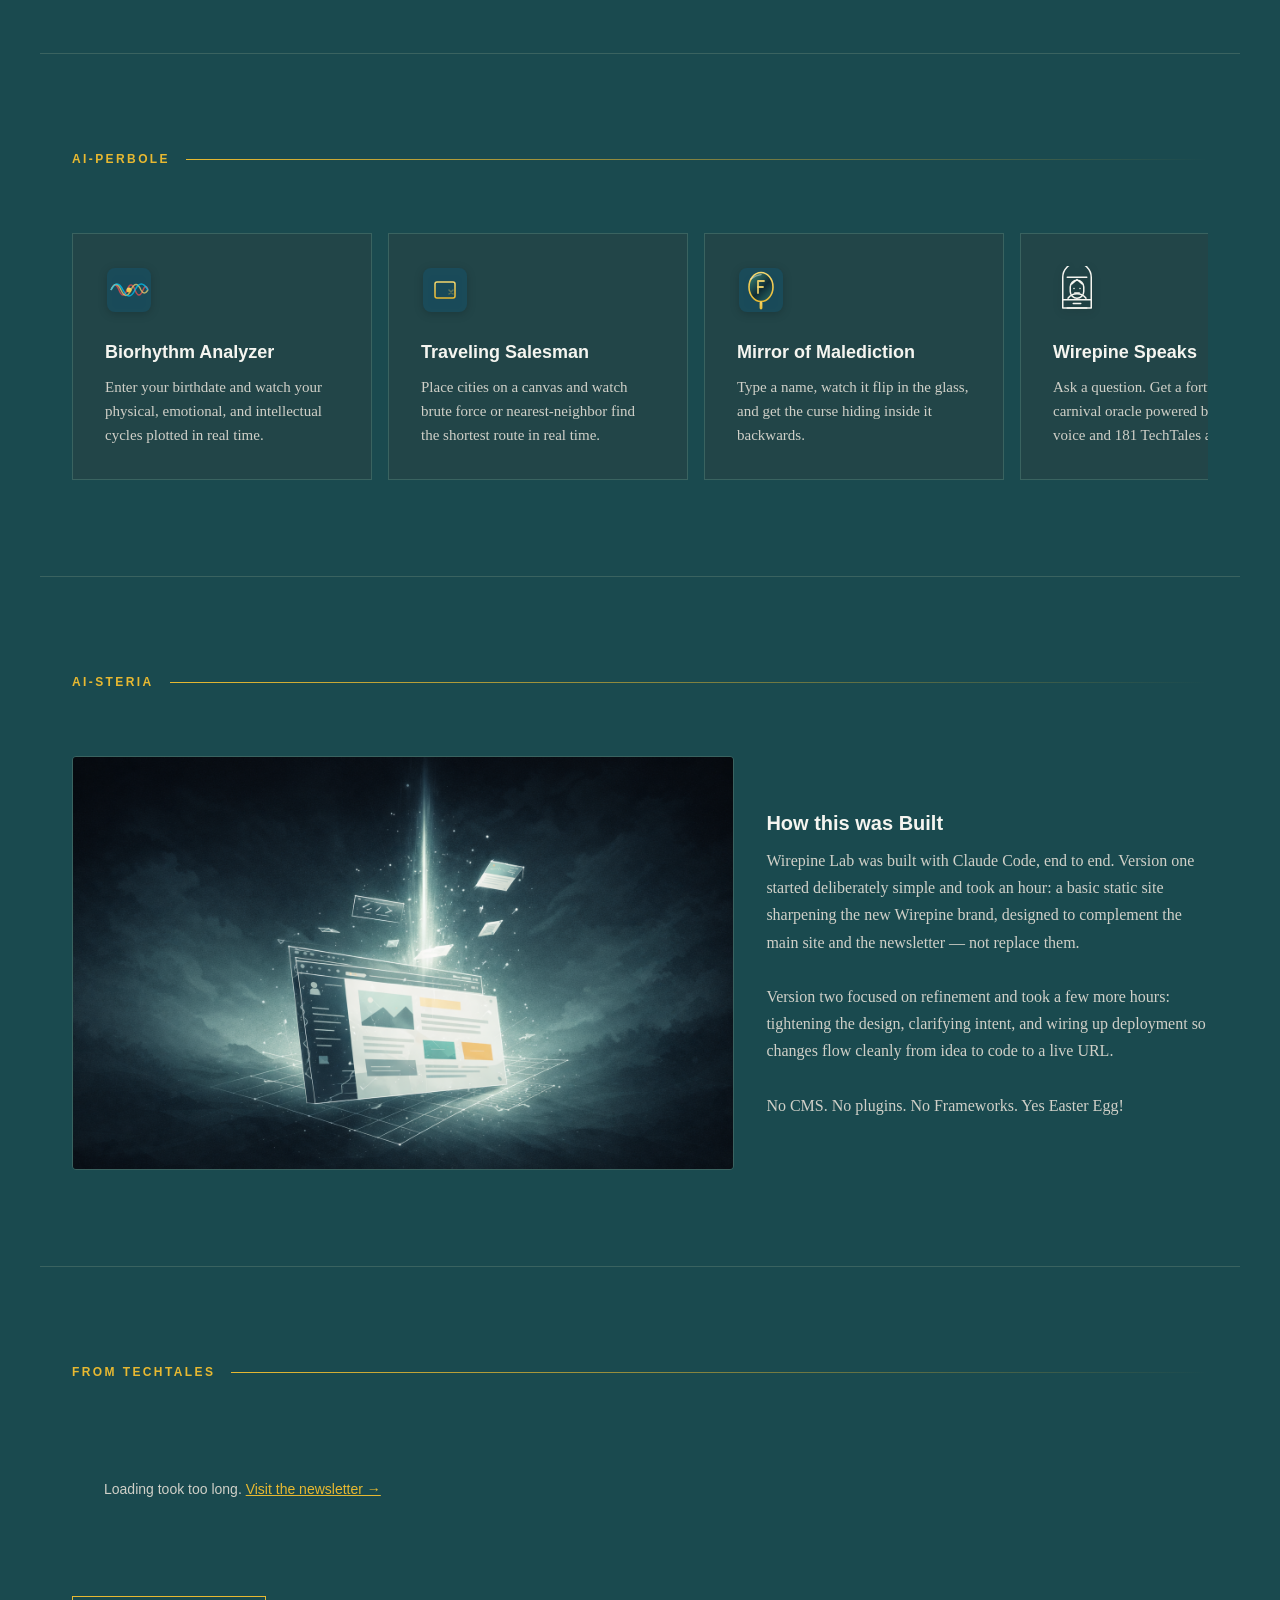
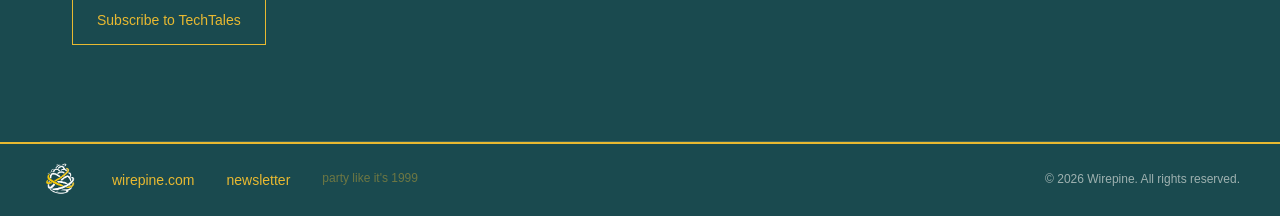
==== commit 1d619723: "Add Wirepine Speaks fortune teller and experiment tile" ====
--- a/index.html
+++ b/index.html
@@ -62,6 +62,18 @@
           <img src="icon library/curse-icon.svg" alt="" class="experiment-icon">
           <h3>Mirror of Malediction</h3>
           <p>Type a name, watch it flip in the glass, and get the curse hiding inside it backwards.</p>
+        </a>
+        <a href="zoltar.html" class="experiment-card" style="text-decoration:none; color:inherit;">
+          <svg class="experiment-icon" width="64" height="64" viewBox="0 0 64 64" fill="none" stroke="currentColor" stroke-width="2" stroke-linecap="round" stroke-linejoin="round" aria-hidden="true" focusable="false">
+            <path d="M13 56V15a19 19 0 0 1 38 0v41Z"/>
+            <path d="M13 45h38M19 56h26M19 15h26"/>
+            <path d="M23 34v-6a9 9 0 0 1 18 0v6a9 9 0 0 1-18 0ZM20 43a15 15 0 0 1 24 0M25 24l7-6 7 6"/>
+            <circle cx="28" cy="30" r="1" fill="currentColor" stroke="none"/>
+            <circle cx="36" cy="30" r="1" fill="currentColor" stroke="none"/>
+            <path d="M29 36h6M27 50h10"/>
+          </svg>
+          <h3>Wirepine Speaks</h3>
+          <p>Ask a question. Get a fortune from a carnival oracle powered by my cloned voice and 181 TechTales articles.</p>
         </a>
       </div>
     </section>
